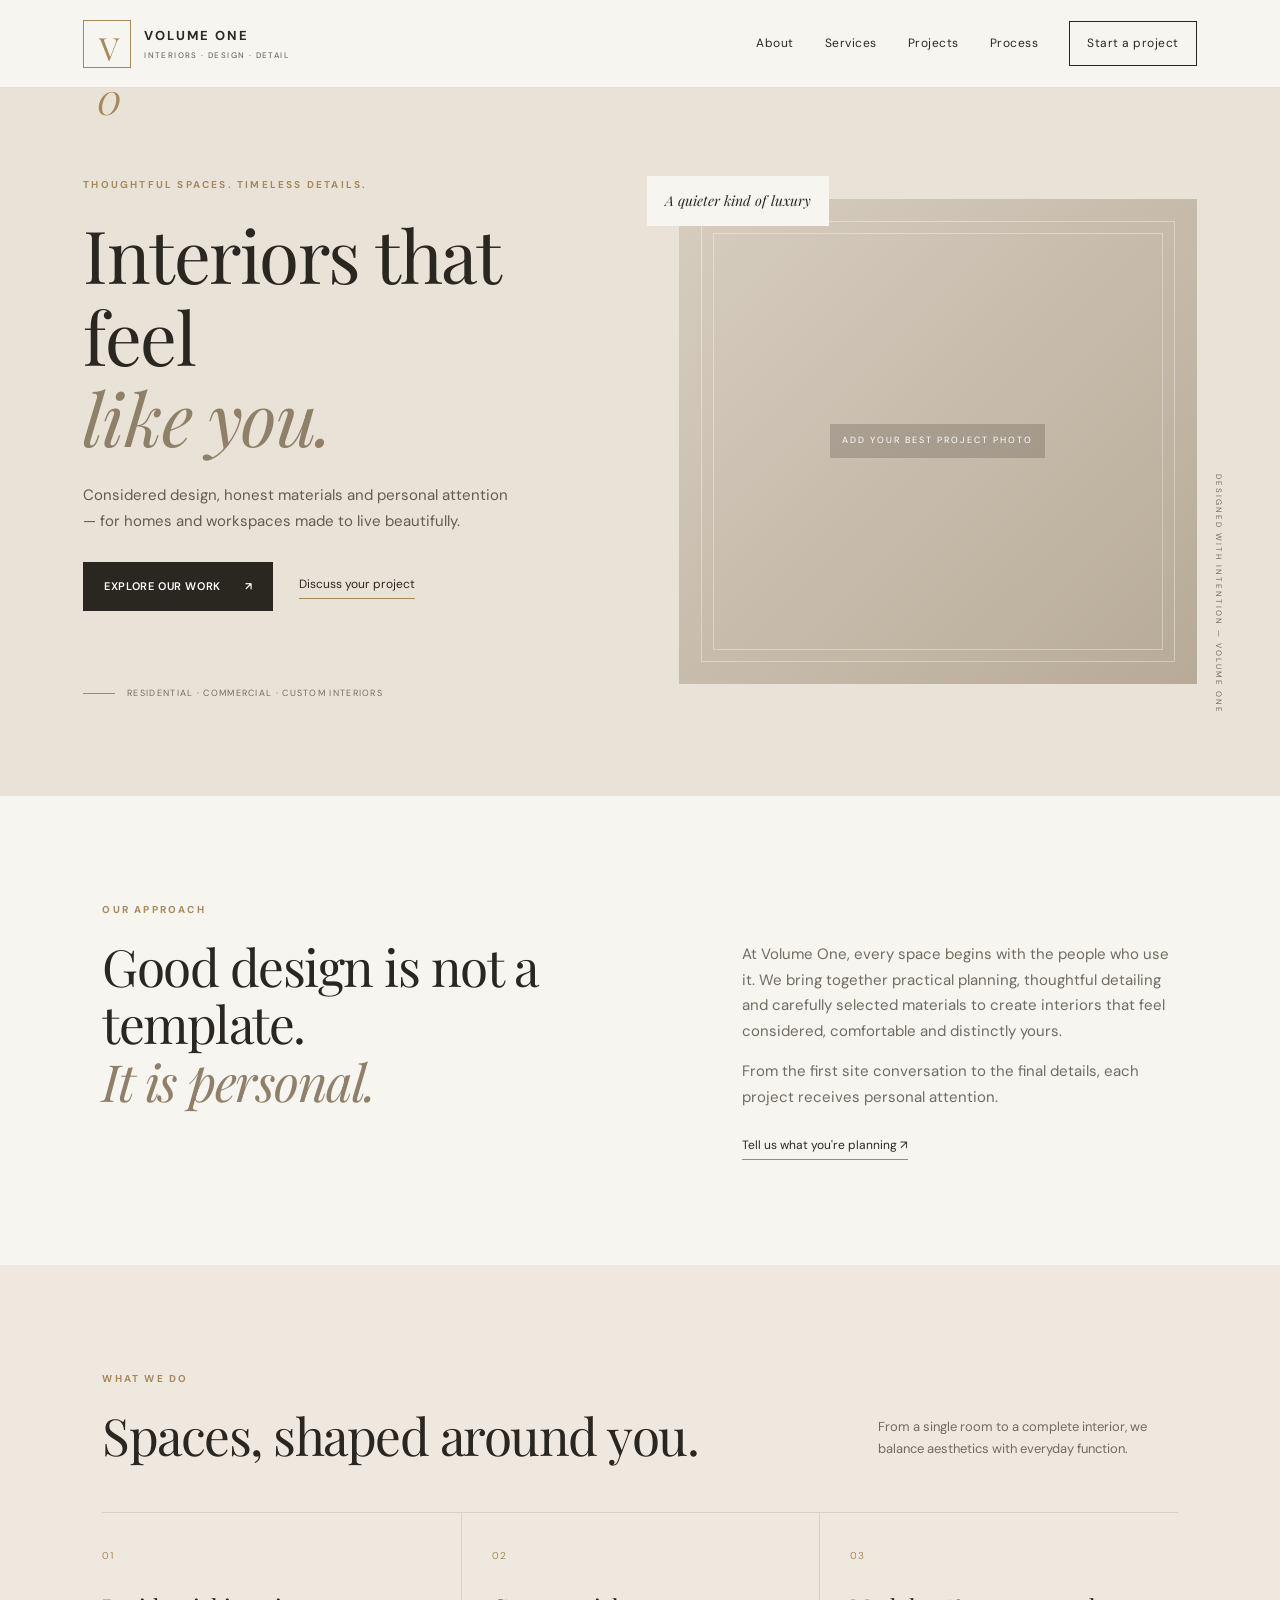
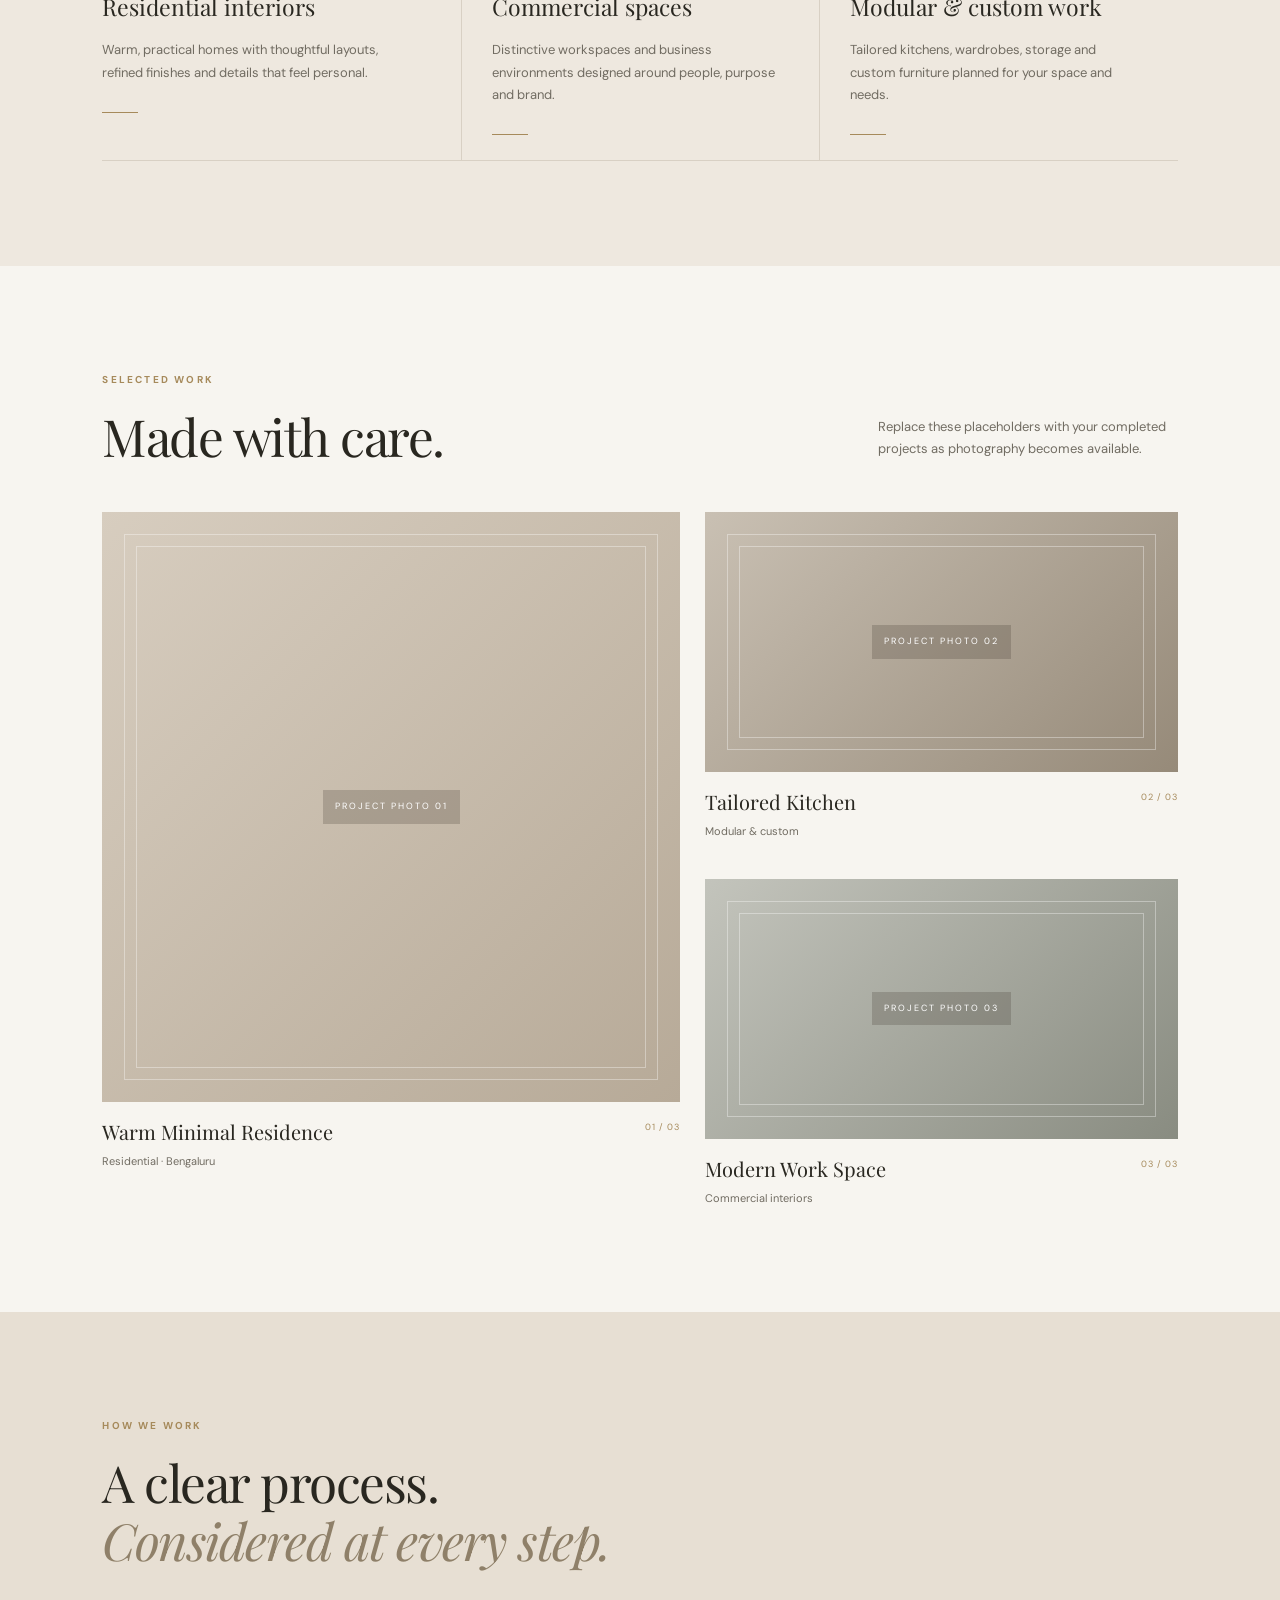
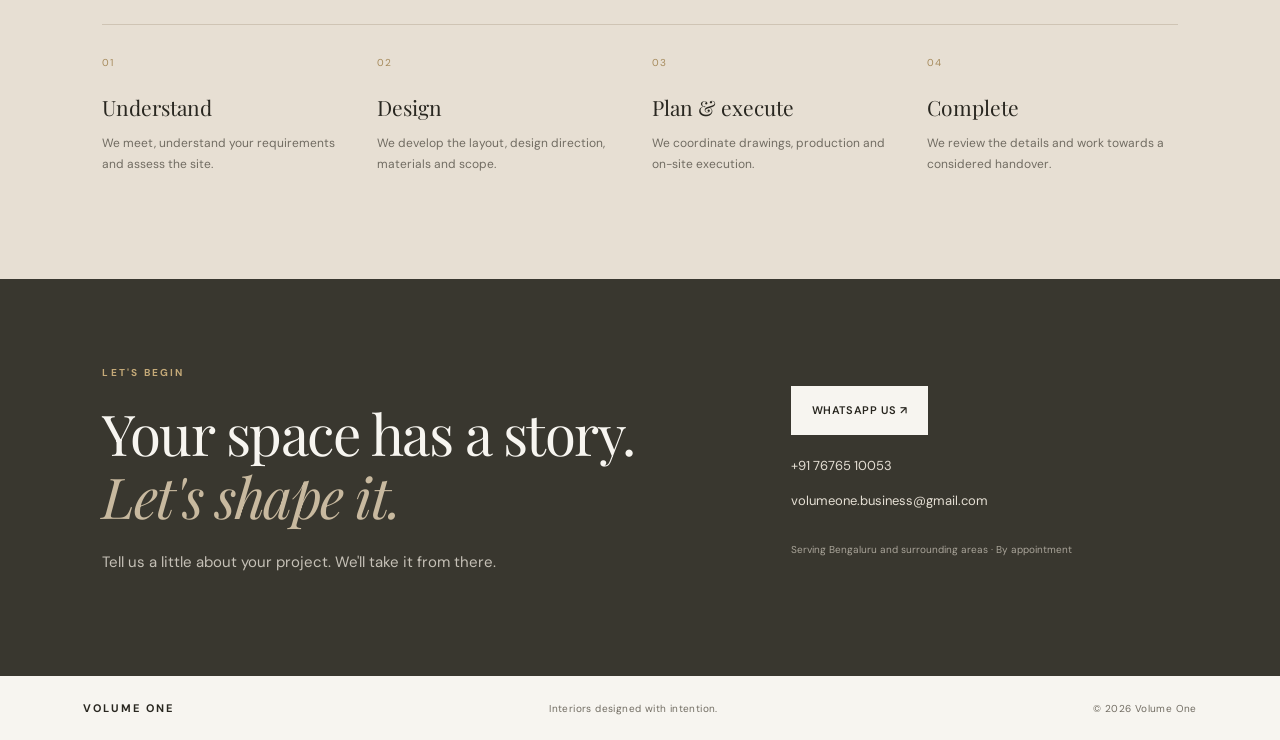
==== index.html @ 7c694f1d "Update WhatsApp number and email Update WhatsApp number and email" ====
<!doctype html>
<html lang="en">
<head>
  <meta charset="utf-8">
  <meta name="viewport" content="width=device-width, initial-scale=1">
  <meta name="description" content="Volume One creates thoughtful residential and commercial interiors, blending refined design, quality materials and personal project attention.">
  <meta name="theme-color" content="#e9e2d7">
  <title>Volume One | Interior Design & Turnkey Interiors</title>
  <link rel="stylesheet" href="style.css">
</head>
<body>
  <header class="site-header">
    <a class="brand" href="#home" aria-label="Volume One home">
      <span class="brand-mark">V<span>O</span></span>
      <span class="brand-name">VOLUME ONE<small>INTERIORS · DESIGN · DETAIL</small></span>
    </a>
    <button class="menu-toggle" aria-label="Open navigation" aria-expanded="false">☰</button>
    <nav class="nav">
      <a href="#about">About</a><a href="#services">Services</a><a href="#projects">Projects</a><a href="#process">Process</a><a class="nav-cta" href="#contact">Start a project</a>
    </nav>
  </header>

  <main>
    <section class="hero" id="home">
      <div class="hero-copy">
        <p class="eyebrow">THOUGHTFUL SPACES. TIMELESS DETAILS.</p>
        <h1>Interiors that feel<br><em>like you.</em></h1>
        <p class="hero-text">Considered design, honest materials and personal attention — for homes and workspaces made to live beautifully.</p>
        <div class="hero-actions"><a class="button button-dark" href="#projects">Explore our work <span>↗</span></a><a class="text-link" href="#contact">Discuss your project</a></div>
        <div class="hero-note"><span class="small-rule"></span> RESIDENTIAL · COMMERCIAL · CUSTOM INTERIORS</div>
      </div>
      <div class="hero-visual">
        <div class="visual-label">A quieter kind of luxury</div>
        <div class="hero-image image-placeholder"><span>ADD YOUR BEST PROJECT PHOTO</span></div>
        <div class="vertical-note">DESIGNED WITH INTENTION — VOLUME ONE</div>
      </div>
    </section>

    <section class="intro section-wrap" id="about">
      <p class="eyebrow">OUR APPROACH</p>
      <div class="intro-grid">
        <h2>Good design is not a template.<br><em>It is personal.</em></h2>
        <div><p>At Volume One, every space begins with the people who use it. We bring together practical planning, thoughtful detailing and carefully selected materials to create interiors that feel considered, comfortable and distinctly yours.</p><p>From the first site conversation to the final details, each project receives personal attention.</p><a class="text-link" href="#contact">Tell us what you're planning ↗</a></div>
      </div>
    </section>

    <section class="services section-wrap" id="services">
      <div class="section-heading"><div><p class="eyebrow">WHAT WE DO</p><h2>Spaces, shaped around you.</h2></div><p>From a single room to a complete interior, we balance aesthetics with everyday function.</p></div>
      <div class="service-grid">
        <article class="service-card"><span class="service-no">01</span><h3>Residential interiors</h3><p>Warm, practical homes with thoughtful layouts, refined finishes and details that feel personal.</p><span class="service-line"></span></article>
        <article class="service-card"><span class="service-no">02</span><h3>Commercial spaces</h3><p>Distinctive workspaces and business environments designed around people, purpose and brand.</p><span class="service-line"></span></article>
        <article class="service-card"><span class="service-no">03</span><h3>Modular & custom work</h3><p>Tailored kitchens, wardrobes, storage and custom furniture planned for your space and needs.</p><span class="service-line"></span></article>
      </div>
    </section>

    <section class="projects section-wrap" id="projects">
      <div class="section-heading"><div><p class="eyebrow">SELECTED WORK</p><h2>Made with care.</h2></div><p>Replace these placeholders with your completed projects as photography becomes available.</p></div>
      <div class="project-grid">
        <article class="project project-large"><div class="project-photo image-placeholder"><span>PROJECT PHOTO 01</span></div><div class="project-caption"><div><h3>Warm Minimal Residence</h3><p>Residential · Bengaluru</p></div><span>01 / 03</span></div></article>
        <article class="project"><div class="project-photo image-placeholder"><span>PROJECT PHOTO 02</span></div><div class="project-caption"><div><h3>Tailored Kitchen</h3><p>Modular & custom</p></div><span>02 / 03</span></div></article>
        <article class="project"><div class="project-photo image-placeholder"><span>PROJECT PHOTO 03</span></div><div class="project-caption"><div><h3>Modern Work Space</h3><p>Commercial interiors</p></div><span>03 / 03</span></div></article>
      </div>
    </section>

    <section class="process section-wrap" id="process">
      <p class="eyebrow">HOW WE WORK</p><h2>A clear process.<br><em>Considered at every step.</em></h2>
      <div class="process-grid">
        <article><span>01</span><h3>Understand</h3><p>We meet, understand your requirements and assess the site.</p></article>
        <article><span>02</span><h3>Design</h3><p>We develop the layout, design direction, materials and scope.</p></article>
        <article><span>03</span><h3>Plan & execute</h3><p>We coordinate drawings, production and on-site execution.</p></article>
        <article><span>04</span><h3>Complete</h3><p>We review the details and work towards a considered handover.</p></article>
      </div>
    </section>

    <section class="contact" id="contact">
      <div><p class="eyebrow">LET'S BEGIN</p><h2>Your space has a story.<br><em>Let's shape it.</em></h2><p>Tell us a little about your project. We'll take it from there.</p></div>
      <div class="contact-actions">
        <!-- Replace the placeholders below before publishing. -->
        <a class="button button-light" href="https://wa.me/917676510053?text=Hello%20Volume%20One%2C%20I%27d%20like%20to%20discuss%20an%20interior%20project." target="_blank" rel="noopener">WhatsApp us ↗</a>
        <a class="contact-link" href="tel:+917676510053">+91 76765 10053</a>
        <a class="contact-link" href="mailto:volumeone.business@gmail.com">volumeone.business@gmail.com</a>
        <p class="contact-small">Serving Bengaluru and surrounding areas · By appointment</p>
      </div>
    </section>
  </main>
  <footer class="footer"><a class="footer-brand" href="#home">VOLUME ONE</a><span>Interiors designed with intention.</span><span>© <span id="year"></span> Volume One</span></footer>
  <script src="script.js"></script>
</body>
</html>
---- style.css ----
@import url('https://fonts.googleapis.com/css2?family=DM+Sans:wght@400;500;600;700&family=Playfair+Display:ital,wght@0,400;0,500;1,400;1,500&display=swap');
:root{--ink:#292720;--muted:#716c62;--paper:#f7f5f0;--sand:#e9e2d7;--taupe:#b9ad9b;--gold:#a68a5b;--line:#d8d0c4;--serif:"Playfair Display",Georgia,serif;--sans:"DM Sans",Arial,sans-serif}
*{box-sizing:border-box}html{scroll-behavior:smooth;scroll-padding-top:90px}body{margin:0;background:var(--paper);color:var(--ink);font-family:var(--sans);font-size:15px;line-height:1.7}a{color:inherit;text-decoration:none}.site-header{height:88px;padding:0 6.5%;display:flex;align-items:center;justify-content:space-between;border-bottom:1px solid rgba(41,39,32,.1);background:rgba(247,245,240,.95);position:sticky;top:0;z-index:10;backdrop-filter:blur(12px)}.brand{display:flex;align-items:center;gap:13px}.brand-mark{font-family:var(--serif);font-size:32px;letter-spacing:-3px;color:var(--gold);border:1px solid var(--gold);height:48px;width:48px;display:grid;place-items:center}.brand-mark span{font-style:italic}.brand-name{font-size:13px;letter-spacing:2px;font-weight:700}.brand-name small{display:block;font-size:8px;letter-spacing:1.4px;font-weight:500;color:var(--muted);margin-top:2px}.nav{display:flex;align-items:center;gap:31px;font-size:12px;letter-spacing:.5px}.nav a:not(.nav-cta):hover,.text-link:hover{color:var(--gold)}.nav-cta{border:1px solid var(--ink);padding:11px 17px}.nav-cta:hover{background:var(--ink);color:white}.menu-toggle{display:none;background:none;border:0;font-size:24px;color:var(--ink)}.hero{display:grid;grid-template-columns:1fr 1fr;min-height:650px;background:var(--sand);padding:68px 6.5% 70px;gap:7%}.hero-copy{align-self:center;padding:20px 0 25px}.eyebrow{font-size:10px;letter-spacing:2.2px;font-weight:700;color:var(--gold);margin:0 0 20px}.hero h1,.intro h2,.section-heading h2,.process h2,.contact h2{font-family:var(--serif);font-weight:400;letter-spacing:-1.5px;line-height:1.12;margin:0}.hero h1{font-size:clamp(48px,5.7vw,78px)}h1 em,h2 em{font-weight:400;color:#8f8069}.hero-text{max-width:430px;color:#625d54;font-size:15px;margin:25px 0 28px}.hero-actions{display:flex;align-items:center;gap:26px;flex-wrap:wrap}.button{display:inline-flex;align-items:center;gap:24px;padding:15px 21px;font-size:11px;letter-spacing:.6px;text-transform:uppercase;font-weight:600;transition:transform .2s,background .2s}.button:hover{transform:translateY(-2px)}.button-dark{background:var(--ink);color:#fff}.button-dark:hover{background:#51493c}.text-link{font-size:12px;border-bottom:1px solid var(--gold);padding-bottom:4px}.hero-note{display:flex;align-items:center;gap:12px;font-size:9px;letter-spacing:1.3px;color:var(--muted);margin-top:75px}.small-rule{height:1px;width:32px;background:var(--gold)}.hero-visual{position:relative;min-height:490px;display:flex;align-items:center}.hero-image{width:100%;height:485px;background:#d3c8b7}.image-placeholder{display:flex;align-items:center;justify-content:center;text-align:center;background:linear-gradient(135deg,#d7cdbf,#b7aa98);color:#fff;position:relative;overflow:hidden}.image-placeholder:before,.image-placeholder:after{content:"";position:absolute;border:1px solid rgba(255,255,255,.35);inset:22px}.image-placeholder:after{inset:34px}.image-placeholder span{font-size:9px;letter-spacing:2px;z-index:1;background:rgba(55,48,39,.22);padding:9px 12px}.visual-label{position:absolute;z-index:2;top:20px;left:-32px;background:var(--paper);padding:13px 18px;font-family:var(--serif);font-style:italic;font-size:14px}.vertical-note{position:absolute;right:-28px;bottom:12px;writing-mode:vertical-rl;font-size:8px;letter-spacing:2px;color:var(--muted)}.section-wrap{padding:105px 8%}.intro{background:var(--paper)}.intro-grid{display:grid;grid-template-columns:1.1fr .9fr;gap:10%;align-items:start}.intro h2,.section-heading h2,.process h2,.contact h2{font-size:clamp(34px,4vw,52px)}.intro-grid>div{max-width:490px;color:var(--muted)}.intro-grid p:first-child{margin-top:4px}.intro-grid .text-link{display:inline-block;margin-top:10px;color:var(--ink)}.services{background:#eee8df}.section-heading{display:flex;justify-content:space-between;gap:35px;align-items:end;margin-bottom:47px}.section-heading>p{max-width:300px;color:var(--muted);font-size:13px;margin:0 0 5px}.service-grid{display:grid;grid-template-columns:repeat(3,1fr);border-top:1px solid var(--line)}.service-card{padding:29px 30px 25px 0;border-bottom:1px solid var(--line);min-height:230px}.service-card+.service-card{padding-left:30px;border-left:1px solid var(--line)}.service-no{font-size:10px;color:var(--gold);letter-spacing:1px}.service-card h3,.process-grid h3,.project-caption h3{font-family:var(--serif);font-size:23px;font-weight:400;margin:20px 0 10px}.service-card p,.process-grid p{color:var(--muted);font-size:13px;max-width:290px}.service-line{display:block;width:36px;height:1px;background:var(--gold);margin-top:28px}.projects{background:var(--paper)}.project-grid{display:grid;grid-template-columns:1.1fr .9fr;gap:38px 25px}.project-large{grid-row:span 2}.project-photo{height:260px}.project-large .project-photo{height:590px}.project:nth-child(2) .project-photo{background:linear-gradient(135deg,#c9c0b3,#968a79)}.project:nth-child(3) .project-photo{background:linear-gradient(135deg,#c3c4bc,#898c81)}.project-caption{display:flex;justify-content:space-between;align-items:start;padding-top:13px}.project-caption h3{font-size:20px;margin:0 0 3px}.project-caption p{font-size:11px;color:var(--muted);margin:0}.project-caption>span{font-size:9px;color:var(--gold);letter-spacing:1px;padding-top:5px}.process{background:#e7dfd3}.process h2{margin-bottom:55px}.process-grid{display:grid;grid-template-columns:repeat(4,1fr);gap:24px;border-top:1px solid #cfc4b4;padding-top:24px}.process-grid article>span{font-size:10px;color:var(--gold);letter-spacing:1px}.process-grid h3{font-size:21px;margin:15px 0 8px}.process-grid p{font-size:12px;margin:0}.contact{background:#39372f;color:#f7f5f0;padding:85px 8%;display:grid;grid-template-columns:1.2fr .8fr;gap:10%;align-items:center}.contact .eyebrow{color:#c5aa78}.contact h2{font-size:clamp(38px,4.4vw,58px)}.contact h2 em{color:#c8b99f}.contact>div:first-child>p:last-child{color:#c5c0b6;margin-top:23px}.contact-actions{display:flex;align-items:flex-start;flex-direction:column;gap:13px}.button-light{background:var(--paper);color:var(--ink);margin-bottom:7px}.contact-link{font-size:13px;color:#e5dfd4}.contact-small{font-size:10px;color:#aaa59a;margin-top:16px}.footer{padding:23px 6.5%;display:flex;justify-content:space-between;align-items:center;gap:15px;color:var(--muted);font-size:10px;letter-spacing:.4px}.footer-brand{font-size:11px;letter-spacing:2px;font-weight:700;color:var(--ink)}
@media(max-width:800px){.site-header{height:74px;padding:0 5%}.menu-toggle{display:block}.nav{display:none;position:absolute;top:73px;left:0;right:0;padding:20px 6%;background:var(--paper);border-bottom:1px solid var(--line);flex-direction:column;align-items:stretch;gap:17px}.nav.open{display:flex}.nav-cta{text-align:center}.hero{grid-template-columns:1fr;padding:47px 7% 55px;gap:35px}.hero h1{font-size:57px}.hero-note{margin-top:43px}.hero-visual{min-height:350px;margin:0 12px}.hero-image{height:360px}.visual-label{left:-12px}.vertical-note{right:-19px}.section-wrap{padding:72px 7%}.intro-grid{grid-template-columns:1fr;gap:22px}.section-heading{display:block}.section-heading>p{margin-top:20px}.service-grid{grid-template-columns:1fr}.service-card,.service-card+.service-card{padding:25px 0;border-left:0}.service-card{min-height:0}.service-line{margin-top:18px}.project-grid{grid-template-columns:1fr;gap:28px}.project-large{grid-row:auto}.project-large .project-photo{height:370px}.project-photo{height:270px}.process-grid{grid-template-columns:1fr 1fr;row-gap:30px}.contact{padding:68px 7%;grid-template-columns:1fr;gap:35px}.footer{padding:22px 6%;flex-wrap:wrap}.footer span:nth-child(2){display:none}}
@media(max-width:420px){.brand-mark{width:41px;height:41px;font-size:28px}.brand-name{font-size:11px}.brand-name small{font-size:7px}.hero h1{font-size:49px}.hero-image{height:310px}.process-grid{grid-template-columns:1fr}.project-large .project-photo{height:310px}}
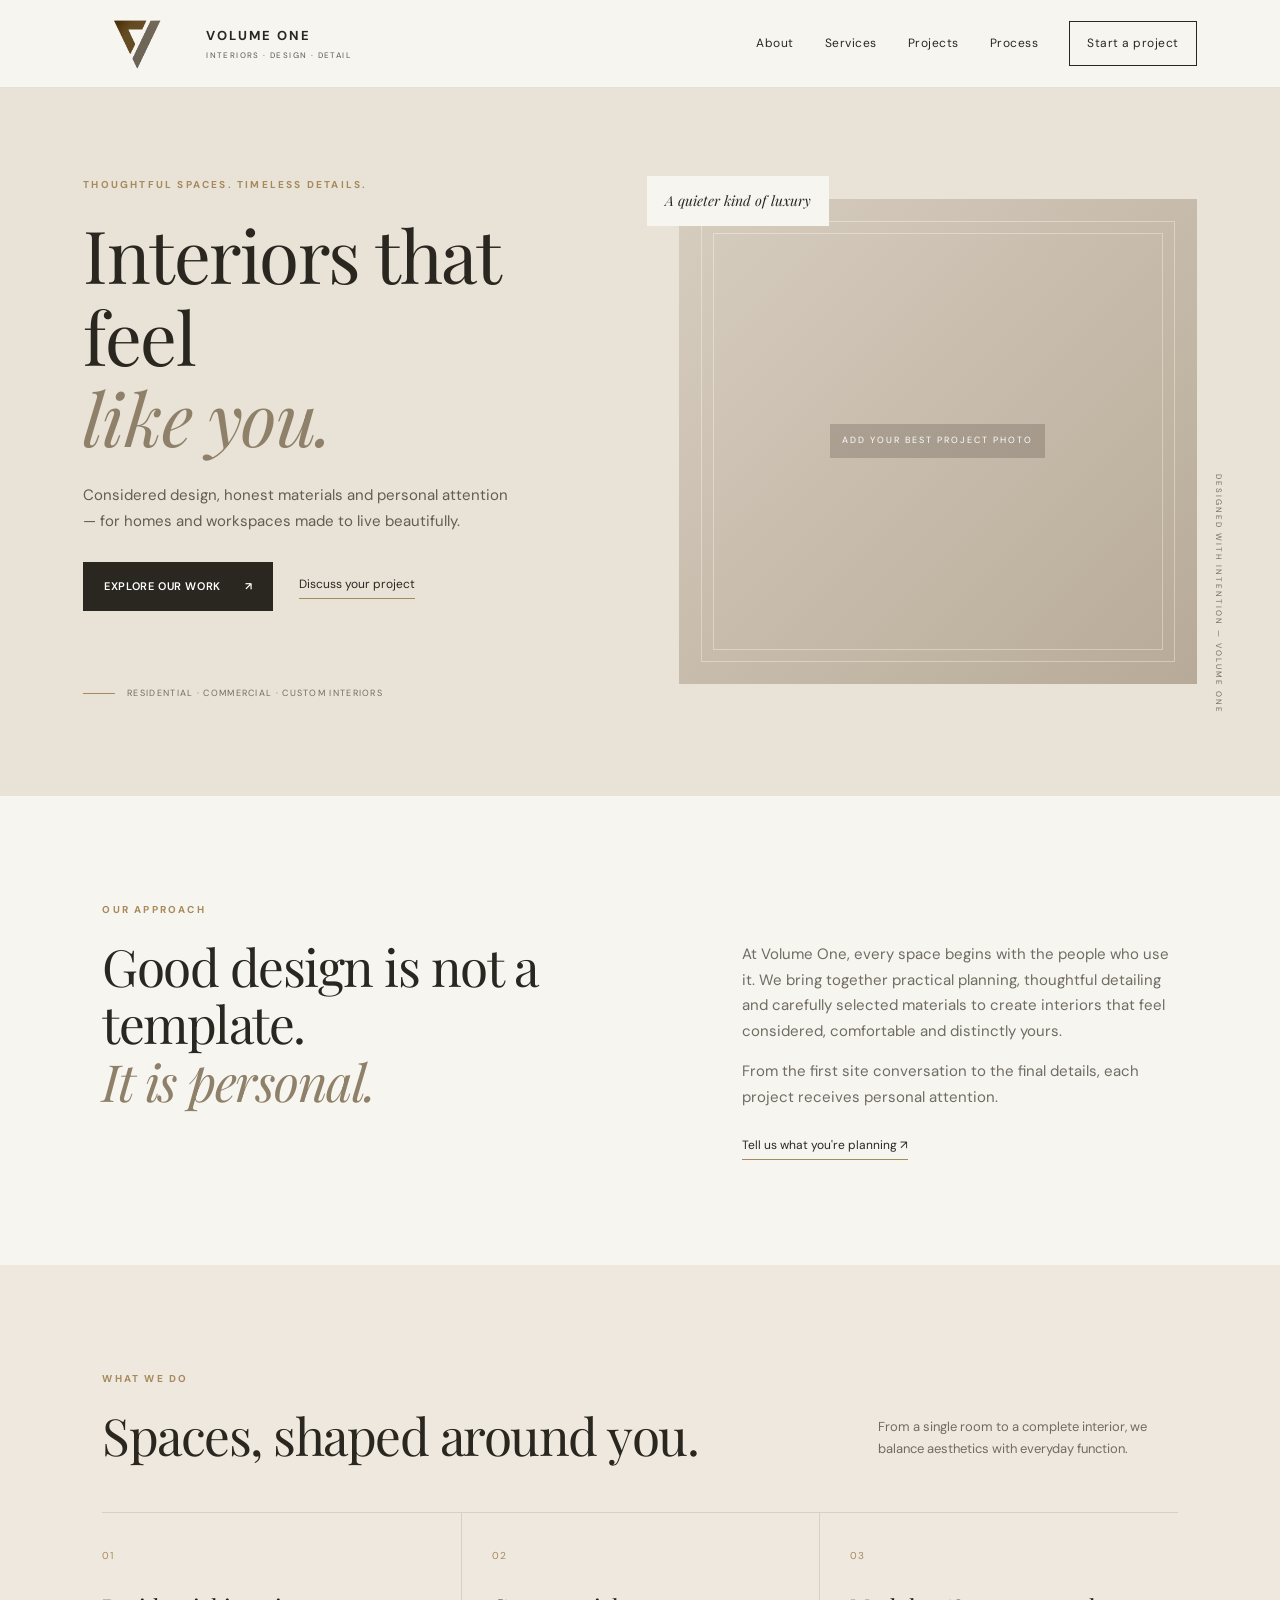
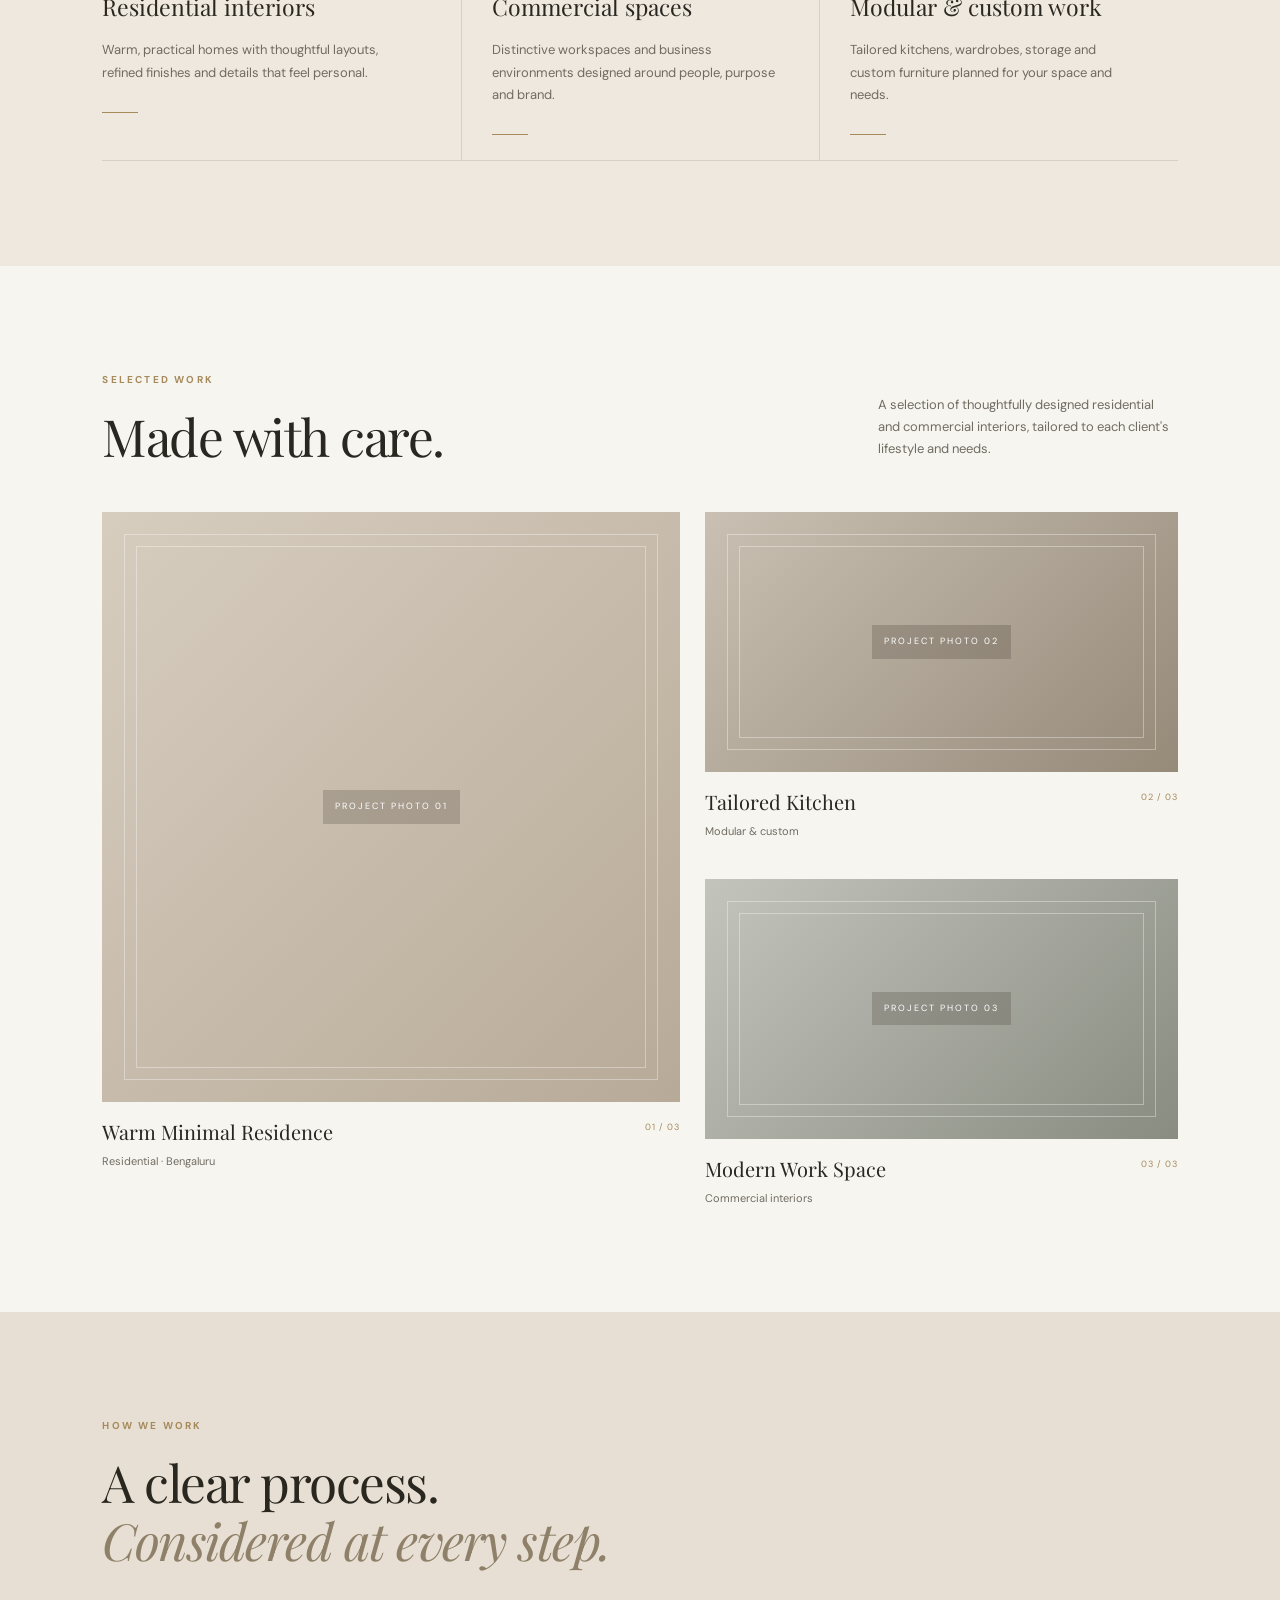
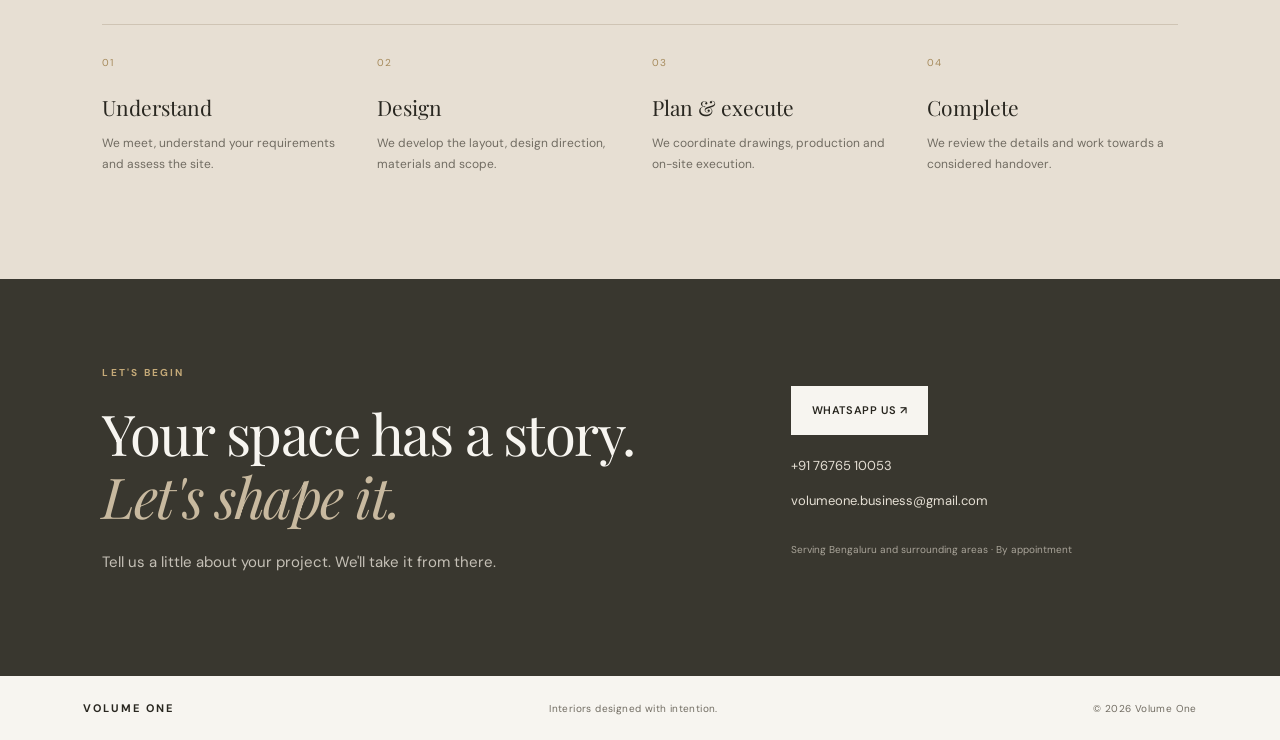
==== commit d4fcf91f: "Update index.html" ====
--- a/index.html
+++ b/index.html
@@ -54,7 +54,7 @@
     </section>
 
     <section class="projects section-wrap" id="projects">
-      <div class="section-heading"><div><p class="eyebrow">SELECTED WORK</p><h2>Made with care.</h2></div><p>Replace these placeholders with your completed projects as photography becomes available.</p></div>
+      <div class="section-heading"><div><p class="eyebrow">SELECTED WORK</p><h2>Made with care.</h2></div><p>A selection of thoughtfully designed residential and commercial interiors, tailored to each client's lifestyle and needs.</p></div>
       <div class="project-grid">
         <article class="project project-large"><div class="project-photo image-placeholder"><span>PROJECT PHOTO 01</span></div><div class="project-caption"><div><h3>Warm Minimal Residence</h3><p>Residential · Bengaluru</p></div><span>01 / 03</span></div></article>
         <article class="project"><div class="project-photo image-placeholder"><span>PROJECT PHOTO 02</span></div><div class="project-caption"><div><h3>Tailored Kitchen</h3><p>Modular & custom</p></div><span>02 / 03</span></div></article>
--- a/style.css
+++ b/style.css
@@ -1,5 +1,22 @@
 @import url('https://fonts.googleapis.com/css2?family=DM+Sans:wght@400;500;600;700&family=Playfair+Display:ital,wght@0,400;0,500;1,400;1,500&display=swap');
 :root{--ink:#292720;--muted:#716c62;--paper:#f7f5f0;--sand:#e9e2d7;--taupe:#b9ad9b;--gold:#a68a5b;--line:#d8d0c4;--serif:"Playfair Display",Georgia,serif;--sans:"DM Sans",Arial,sans-serif}
-*{box-sizing:border-box}html{scroll-behavior:smooth;scroll-padding-top:90px}body{margin:0;background:var(--paper);color:var(--ink);font-family:var(--sans);font-size:15px;line-height:1.7}a{color:inherit;text-decoration:none}.site-header{height:88px;padding:0 6.5%;display:flex;align-items:center;justify-content:space-between;border-bottom:1px solid rgba(41,39,32,.1);background:rgba(247,245,240,.95);position:sticky;top:0;z-index:10;backdrop-filter:blur(12px)}.brand{display:flex;align-items:center;gap:13px}.brand-mark{font-family:var(--serif);font-size:32px;letter-spacing:-3px;color:var(--gold);border:1px solid var(--gold);height:48px;width:48px;display:grid;place-items:center}.brand-mark span{font-style:italic}.brand-name{font-size:13px;letter-spacing:2px;font-weight:700}.brand-name small{display:block;font-size:8px;letter-spacing:1.4px;font-weight:500;color:var(--muted);margin-top:2px}.nav{display:flex;align-items:center;gap:31px;font-size:12px;letter-spacing:.5px}.nav a:not(.nav-cta):hover,.text-link:hover{color:var(--gold)}.nav-cta{border:1px solid var(--ink);padding:11px 17px}.nav-cta:hover{background:var(--ink);color:white}.menu-toggle{display:none;background:none;border:0;font-size:24px;color:var(--ink)}.hero{display:grid;grid-template-columns:1fr 1fr;min-height:650px;background:var(--sand);padding:68px 6.5% 70px;gap:7%}.hero-copy{align-self:center;padding:20px 0 25px}.eyebrow{font-size:10px;letter-spacing:2.2px;font-weight:700;color:var(--gold);margin:0 0 20px}.hero h1,.intro h2,.section-heading h2,.process h2,.contact h2{font-family:var(--serif);font-weight:400;letter-spacing:-1.5px;line-height:1.12;margin:0}.hero h1{font-size:clamp(48px,5.7vw,78px)}h1 em,h2 em{font-weight:400;color:#8f8069}.hero-text{max-width:430px;color:#625d54;font-size:15px;margin:25px 0 28px}.hero-actions{display:flex;align-items:center;gap:26px;flex-wrap:wrap}.button{display:inline-flex;align-items:center;gap:24px;padding:15px 21px;font-size:11px;letter-spacing:.6px;text-transform:uppercase;font-weight:600;transition:transform .2s,background .2s}.button:hover{transform:translateY(-2px)}.button-dark{background:var(--ink);color:#fff}.button-dark:hover{background:#51493c}.text-link{font-size:12px;border-bottom:1px solid var(--gold);padding-bottom:4px}.hero-note{display:flex;align-items:center;gap:12px;font-size:9px;letter-spacing:1.3px;color:var(--muted);margin-top:75px}.small-rule{height:1px;width:32px;background:var(--gold)}.hero-visual{position:relative;min-height:490px;display:flex;align-items:center}.hero-image{width:100%;height:485px;background:#d3c8b7}.image-placeholder{display:flex;align-items:center;justify-content:center;text-align:center;background:linear-gradient(135deg,#d7cdbf,#b7aa98);color:#fff;position:relative;overflow:hidden}.image-placeholder:before,.image-placeholder:after{content:"";position:absolute;border:1px solid rgba(255,255,255,.35);inset:22px}.image-placeholder:after{inset:34px}.image-placeholder span{font-size:9px;letter-spacing:2px;z-index:1;background:rgba(55,48,39,.22);padding:9px 12px}.visual-label{position:absolute;z-index:2;top:20px;left:-32px;background:var(--paper);padding:13px 18px;font-family:var(--serif);font-style:italic;font-size:14px}.vertical-note{position:absolute;right:-28px;bottom:12px;writing-mode:vertical-rl;font-size:8px;letter-spacing:2px;color:var(--muted)}.section-wrap{padding:105px 8%}.intro{background:var(--paper)}.intro-grid{display:grid;grid-template-columns:1.1fr .9fr;gap:10%;align-items:start}.intro h2,.section-heading h2,.process h2,.contact h2{font-size:clamp(34px,4vw,52px)}.intro-grid>div{max-width:490px;color:var(--muted)}.intro-grid p:first-child{margin-top:4px}.intro-grid .text-link{display:inline-block;margin-top:10px;color:var(--ink)}.services{background:#eee8df}.section-heading{display:flex;justify-content:space-between;gap:35px;align-items:end;margin-bottom:47px}.section-heading>p{max-width:300px;color:var(--muted);font-size:13px;margin:0 0 5px}.service-grid{display:grid;grid-template-columns:repeat(3,1fr);border-top:1px solid var(--line)}.service-card{padding:29px 30px 25px 0;border-bottom:1px solid var(--line);min-height:230px}.service-card+.service-card{padding-left:30px;border-left:1px solid var(--line)}.service-no{font-size:10px;color:var(--gold);letter-spacing:1px}.service-card h3,.process-grid h3,.project-caption h3{font-family:var(--serif);font-size:23px;font-weight:400;margin:20px 0 10px}.service-card p,.process-grid p{color:var(--muted);font-size:13px;max-width:290px}.service-line{display:block;width:36px;height:1px;background:var(--gold);margin-top:28px}.projects{background:var(--paper)}.project-grid{display:grid;grid-template-columns:1.1fr .9fr;gap:38px 25px}.project-large{grid-row:span 2}.project-photo{height:260px}.project-large .project-photo{height:590px}.project:nth-child(2) .project-photo{background:linear-gradient(135deg,#c9c0b3,#968a79)}.project:nth-child(3) .project-photo{background:linear-gradient(135deg,#c3c4bc,#898c81)}.project-caption{display:flex;justify-content:space-between;align-items:start;padding-top:13px}.project-caption h3{font-size:20px;margin:0 0 3px}.project-caption p{font-size:11px;color:var(--muted);margin:0}.project-caption>span{font-size:9px;color:var(--gold);letter-spacing:1px;padding-top:5px}.process{background:#e7dfd3}.process h2{margin-bottom:55px}.process-grid{display:grid;grid-template-columns:repeat(4,1fr);gap:24px;border-top:1px solid #cfc4b4;padding-top:24px}.process-grid article>span{font-size:10px;color:var(--gold);letter-spacing:1px}.process-grid h3{font-size:21px;margin:15px 0 8px}.process-grid p{font-size:12px;margin:0}.contact{background:#39372f;color:#f7f5f0;padding:85px 8%;display:grid;grid-template-columns:1.2fr .8fr;gap:10%;align-items:center}.contact .eyebrow{color:#c5aa78}.contact h2{font-size:clamp(38px,4.4vw,58px)}.contact h2 em{color:#c8b99f}.contact>div:first-child>p:last-child{color:#c5c0b6;margin-top:23px}.contact-actions{display:flex;align-items:flex-start;flex-direction:column;gap:13px}.button-light{background:var(--paper);color:var(--ink);margin-bottom:7px}.contact-link{font-size:13px;color:#e5dfd4}.contact-small{font-size:10px;color:#aaa59a;margin-top:16px}.footer{padding:23px 6.5%;display:flex;justify-content:space-between;align-items:center;gap:15px;color:var(--muted);font-size:10px;letter-spacing:.4px}.footer-brand{font-size:11px;letter-spacing:2px;font-weight:700;color:var(--ink)}
+*{box-sizing:border-box}html{scroll-behavior:smooth;scroll-padding-top:90px}body{margin:0;background:var(--paper);color:var(--ink);font-family:var(--sans);font-size:15px;line-height:1.7}a{color:inherit;text-decoration:none}.site-header{height:88px;padding:0 6.5%;display:flex;align-items:center;justify-content:space-between;border-bottom:1px solid rgba(41,39,32,.1);background:rgba(247,245,240,.95);position:sticky;top:0;z-index:10;backdrop-filter:blur(12px)}.brand{display:flex;align-items:center;gap:13px}.brand-mark {
+  width: 110px;
+  height: 55px;
+  display: flex;
+  align-items: center;
+  justify-content: center;
+  border: none;
+  background-image: url('volumeone%20logo.png');
+  background-size: contain;
+  background-repeat: no-repeat;
+  background-position: center;
+  font-size: 0;
+  letter-spacing: 0;
+}
+
+.brand-mark span {
+  display: none;
+}.brand-name{font-size:13px;letter-spacing:2px;font-weight:700}.brand-name small{display:block;font-size:8px;letter-spacing:1.4px;font-weight:500;color:var(--muted);margin-top:2px}.nav{display:flex;align-items:center;gap:31px;font-size:12px;letter-spacing:.5px}.nav a:not(.nav-cta):hover,.text-link:hover{color:var(--gold)}.nav-cta{border:1px solid var(--ink);padding:11px 17px}.nav-cta:hover{background:var(--ink);color:white}.menu-toggle{display:none;background:none;border:0;font-size:24px;color:var(--ink)}.hero{display:grid;grid-template-columns:1fr 1fr;min-height:650px;background:var(--sand);padding:68px 6.5% 70px;gap:7%}.hero-copy{align-self:center;padding:20px 0 25px}.eyebrow{font-size:10px;letter-spacing:2.2px;font-weight:700;color:var(--gold);margin:0 0 20px}.hero h1,.intro h2,.section-heading h2,.process h2,.contact h2{font-family:var(--serif);font-weight:400;letter-spacing:-1.5px;line-height:1.12;margin:0}.hero h1{font-size:clamp(48px,5.7vw,78px)}h1 em,h2 em{font-weight:400;color:#8f8069}.hero-text{max-width:430px;color:#625d54;font-size:15px;margin:25px 0 28px}.hero-actions{display:flex;align-items:center;gap:26px;flex-wrap:wrap}.button{display:inline-flex;align-items:center;gap:24px;padding:15px 21px;font-size:11px;letter-spacing:.6px;text-transform:uppercase;font-weight:600;transition:transform .2s,background .2s}.button:hover{transform:translateY(-2px)}.button-dark{background:var(--ink);color:#fff}.button-dark:hover{background:#51493c}.text-link{font-size:12px;border-bottom:1px solid var(--gold);padding-bottom:4px}.hero-note{display:flex;align-items:center;gap:12px;font-size:9px;letter-spacing:1.3px;color:var(--muted);margin-top:75px}.small-rule{height:1px;width:32px;background:var(--gold)}.hero-visual{position:relative;min-height:490px;display:flex;align-items:center}.hero-image{width:100%;height:485px;background:#d3c8b7}.image-placeholder{display:flex;align-items:center;justify-content:center;text-align:center;background:linear-gradient(135deg,#d7cdbf,#b7aa98);color:#fff;position:relative;overflow:hidden}.image-placeholder:before,.image-placeholder:after{content:"";position:absolute;border:1px solid rgba(255,255,255,.35);inset:22px}.image-placeholder:after{inset:34px}.image-placeholder span{font-size:9px;letter-spacing:2px;z-index:1;background:rgba(55,48,39,.22);padding:9px 12px}.visual-label{position:absolute;z-index:2;top:20px;left:-32px;background:var(--paper);padding:13px 18px;font-family:var(--serif);font-style:italic;font-size:14px}.vertical-note{position:absolute;right:-28px;bottom:12px;writing-mode:vertical-rl;font-size:8px;letter-spacing:2px;color:var(--muted)}.section-wrap{padding:105px 8%}.intro{background:var(--paper)}.intro-grid{display:grid;grid-template-columns:1.1fr .9fr;gap:10%;align-items:start}.intro h2,.section-heading h2,.process h2,.contact h2{font-size:clamp(34px,4vw,52px)}.intro-grid>div{max-width:490px;color:var(--muted)}.intro-grid p:first-child{margin-top:4px}.intro-grid .text-link{display:inline-block;margin-top:10px;color:var(--ink)}.services{background:#eee8df}.section-heading{display:flex;justify-content:space-between;gap:35px;align-items:end;margin-bottom:47px}.section-heading>p{max-width:300px;color:var(--muted);font-size:13px;margin:0 0 5px}.service-grid{display:grid;grid-template-columns:repeat(3,1fr);border-top:1px solid var(--line)}.service-card{padding:29px 30px 25px 0;border-bottom:1px solid var(--line);min-height:230px}.service-card+.service-card{padding-left:30px;border-left:1px solid var(--line)}.service-no{font-size:10px;color:var(--gold);letter-spacing:1px}.service-card h3,.process-grid h3,.project-caption h3{font-family:var(--serif);font-size:23px;font-weight:400;margin:20px 0 10px}.service-card p,.process-grid p{color:var(--muted);font-size:13px;max-width:290px}.service-line{display:block;width:36px;height:1px;background:var(--gold);margin-top:28px}.projects{background:var(--paper)}.project-grid{display:grid;grid-template-columns:1.1fr .9fr;gap:38px 25px}.project-large{grid-row:span 2}.project-photo{height:260px}.project-large .project-photo{height:590px}.project:nth-child(2) .project-photo{background:linear-gradient(135deg,#c9c0b3,#968a79)}.project:nth-child(3) .project-photo{background:linear-gradient(135deg,#c3c4bc,#898c81)}.project-caption{display:flex;justify-content:space-between;align-items:start;padding-top:13px}.project-caption h3{font-size:20px;margin:0 0 3px}.project-caption p{font-size:11px;color:var(--muted);margin:0}.project-caption>span{font-size:9px;color:var(--gold);letter-spacing:1px;padding-top:5px}.process{background:#e7dfd3}.process h2{margin-bottom:55px}.process-grid{display:grid;grid-template-columns:repeat(4,1fr);gap:24px;border-top:1px solid #cfc4b4;padding-top:24px}.process-grid article>span{font-size:10px;color:var(--gold);letter-spacing:1px}.process-grid h3{font-size:21px;margin:15px 0 8px}.process-grid p{font-size:12px;margin:0}.contact{background:#39372f;color:#f7f5f0;padding:85px 8%;display:grid;grid-template-columns:1.2fr .8fr;gap:10%;align-items:center}.contact .eyebrow{color:#c5aa78}.contact h2{font-size:clamp(38px,4.4vw,58px)}.contact h2 em{color:#c8b99f}.contact>div:first-child>p:last-child{color:#c5c0b6;margin-top:23px}.contact-actions{display:flex;align-items:flex-start;flex-direction:column;gap:13px}.button-light{background:var(--paper);color:var(--ink);margin-bottom:7px}.contact-link{font-size:13px;color:#e5dfd4}.contact-small{font-size:10px;color:#aaa59a;margin-top:16px}.footer{padding:23px 6.5%;display:flex;justify-content:space-between;align-items:center;gap:15px;color:var(--muted);font-size:10px;letter-spacing:.4px}.footer-brand{font-size:11px;letter-spacing:2px;font-weight:700;color:var(--ink)}
 @media(max-width:800px){.site-header{height:74px;padding:0 5%}.menu-toggle{display:block}.nav{display:none;position:absolute;top:73px;left:0;right:0;padding:20px 6%;background:var(--paper);border-bottom:1px solid var(--line);flex-direction:column;align-items:stretch;gap:17px}.nav.open{display:flex}.nav-cta{text-align:center}.hero{grid-template-columns:1fr;padding:47px 7% 55px;gap:35px}.hero h1{font-size:57px}.hero-note{margin-top:43px}.hero-visual{min-height:350px;margin:0 12px}.hero-image{height:360px}.visual-label{left:-12px}.vertical-note{right:-19px}.section-wrap{padding:72px 7%}.intro-grid{grid-template-columns:1fr;gap:22px}.section-heading{display:block}.section-heading>p{margin-top:20px}.service-grid{grid-template-columns:1fr}.service-card,.service-card+.service-card{padding:25px 0;border-left:0}.service-card{min-height:0}.service-line{margin-top:18px}.project-grid{grid-template-columns:1fr;gap:28px}.project-large{grid-row:auto}.project-large .project-photo{height:370px}.project-photo{height:270px}.process-grid{grid-template-columns:1fr 1fr;row-gap:30px}.contact{padding:68px 7%;grid-template-columns:1fr;gap:35px}.footer{padding:22px 6%;flex-wrap:wrap}.footer span:nth-child(2){display:none}}
 @media(max-width:420px){.brand-mark{width:41px;height:41px;font-size:28px}.brand-name{font-size:11px}.brand-name small{font-size:7px}.hero h1{font-size:49px}.hero-image{height:310px}.process-grid{grid-template-columns:1fr}.project-large .project-photo{height:310px}}
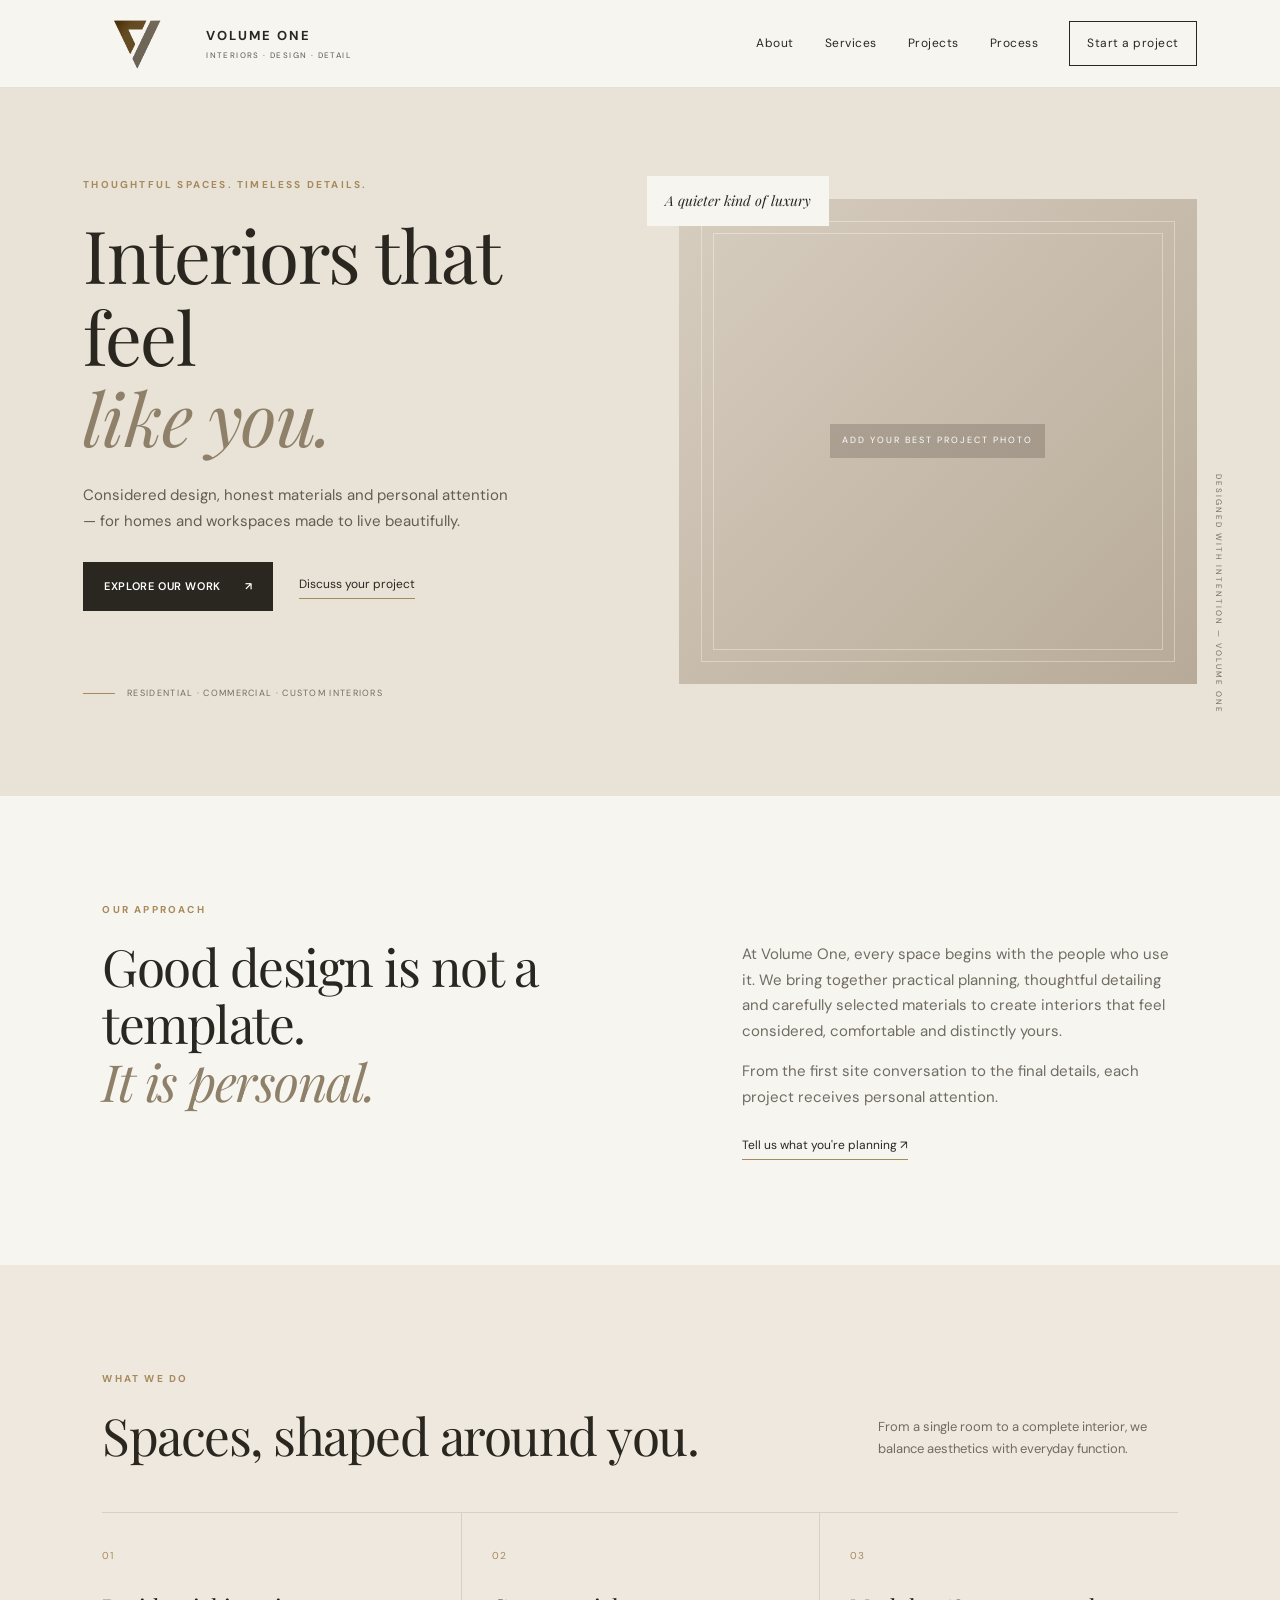
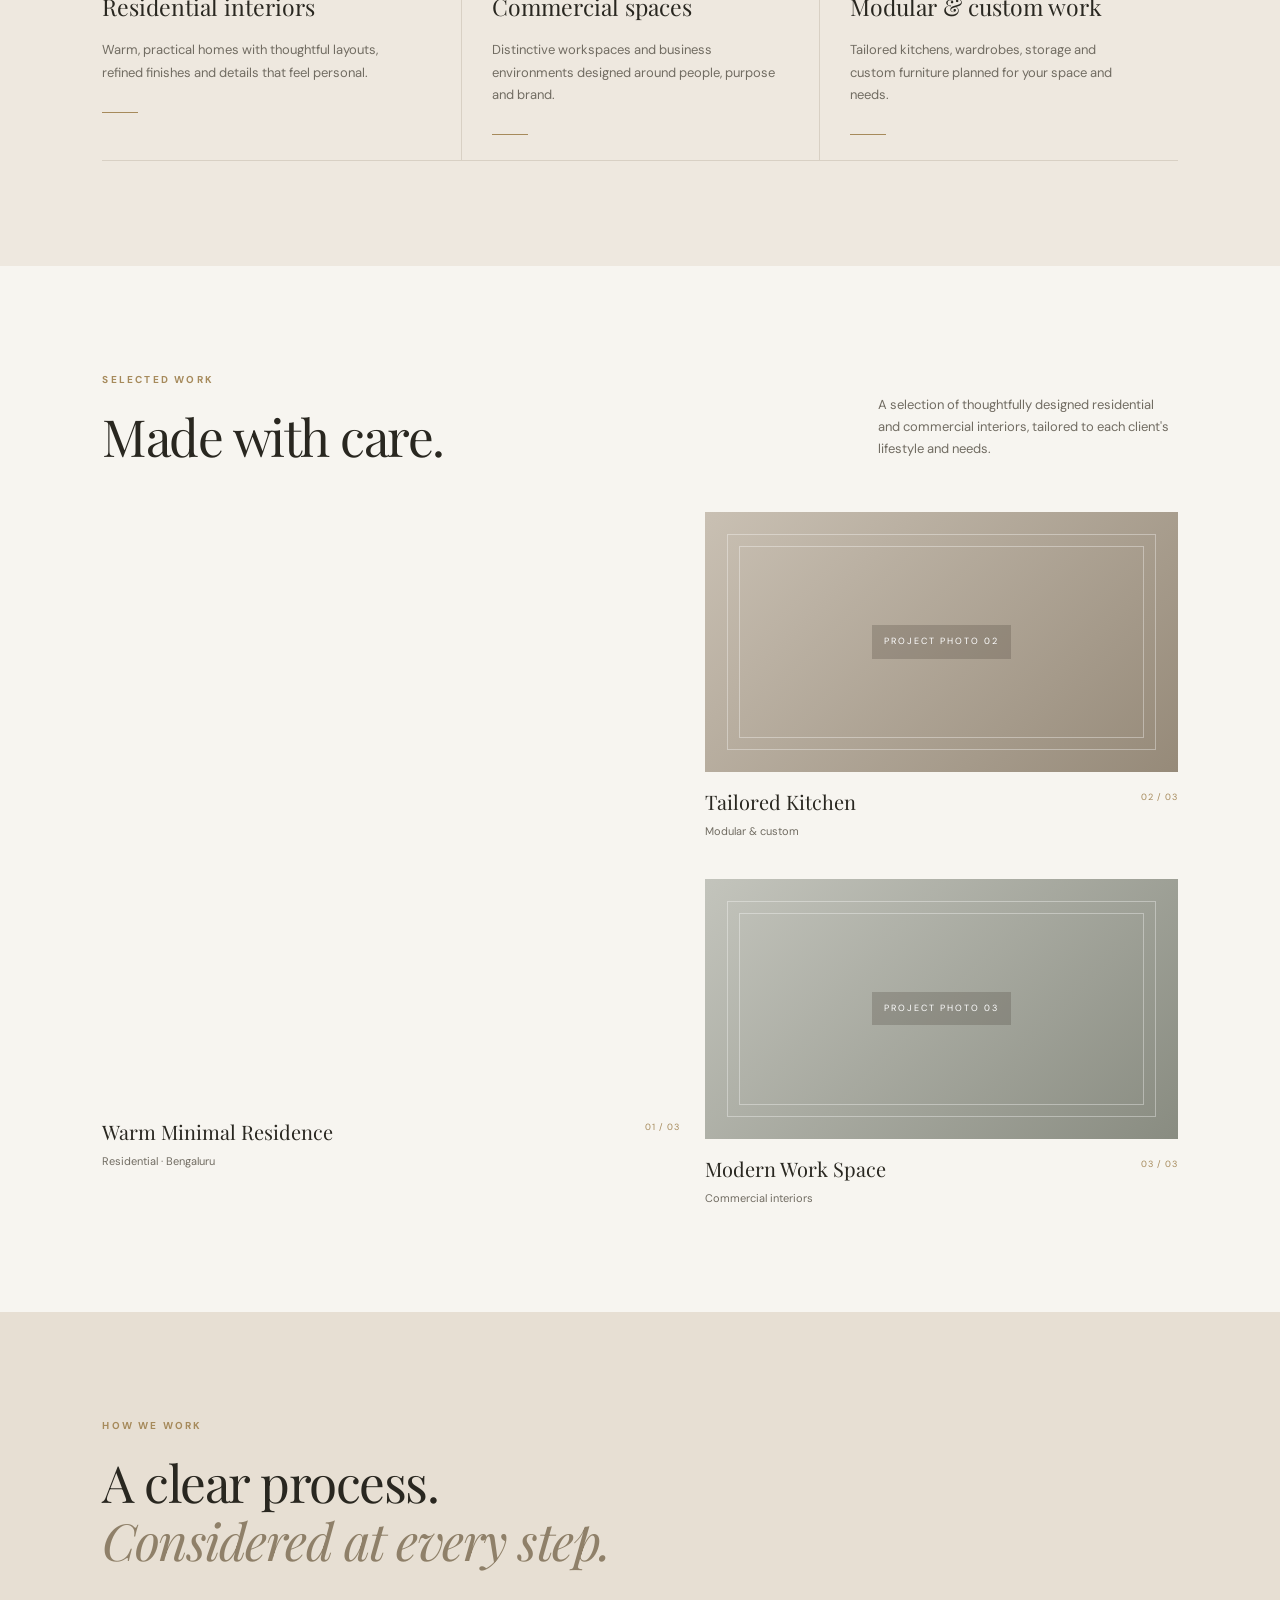
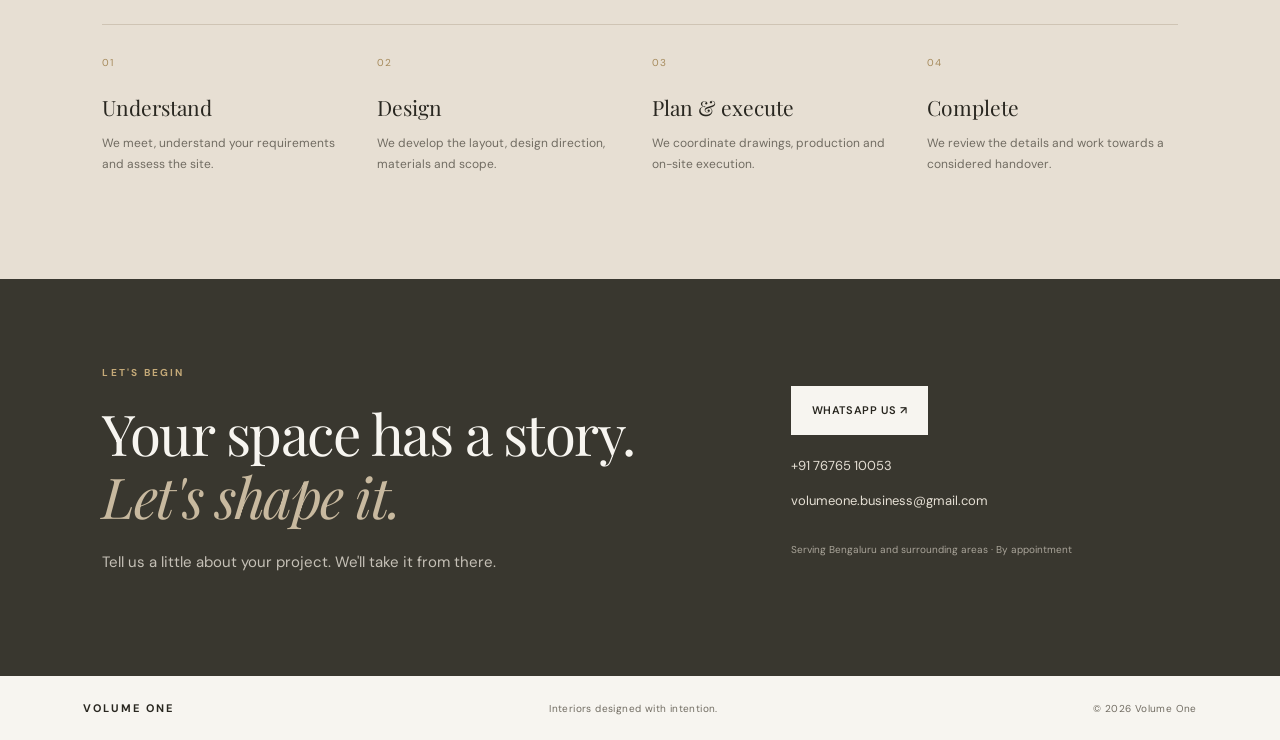
==== commit ea2d0b04: "Update index.html" ====
--- a/index.html
+++ b/index.html
@@ -56,7 +56,7 @@
     <section class="projects section-wrap" id="projects">
       <div class="section-heading"><div><p class="eyebrow">SELECTED WORK</p><h2>Made with care.</h2></div><p>A selection of thoughtfully designed residential and commercial interiors, tailored to each client's lifestyle and needs.</p></div>
       <div class="project-grid">
-        <article class="project project-large"><div class="project-photo image-placeholder"><span>PROJECT PHOTO 01</span></div><div class="project-caption"><div><h3>Warm Minimal Residence</h3><p>Residential · Bengaluru</p></div><span>01 / 03</span></div></article>
+        <article class="project project-large"><div class="project-photo" style="background-image:url('projects/Bedroom%2001.jpeg'); background-size:cover; background-position:center;"></div><div class="project-caption"><div><h3>Warm Minimal Residence</h3><p>Residential · Bengaluru</p></div><span>01 / 03</span></div></article>
         <article class="project"><div class="project-photo image-placeholder"><span>PROJECT PHOTO 02</span></div><div class="project-caption"><div><h3>Tailored Kitchen</h3><p>Modular & custom</p></div><span>02 / 03</span></div></article>
         <article class="project"><div class="project-photo image-placeholder"><span>PROJECT PHOTO 03</span></div><div class="project-caption"><div><h3>Modern Work Space</h3><p>Commercial interiors</p></div><span>03 / 03</span></div></article>
       </div>
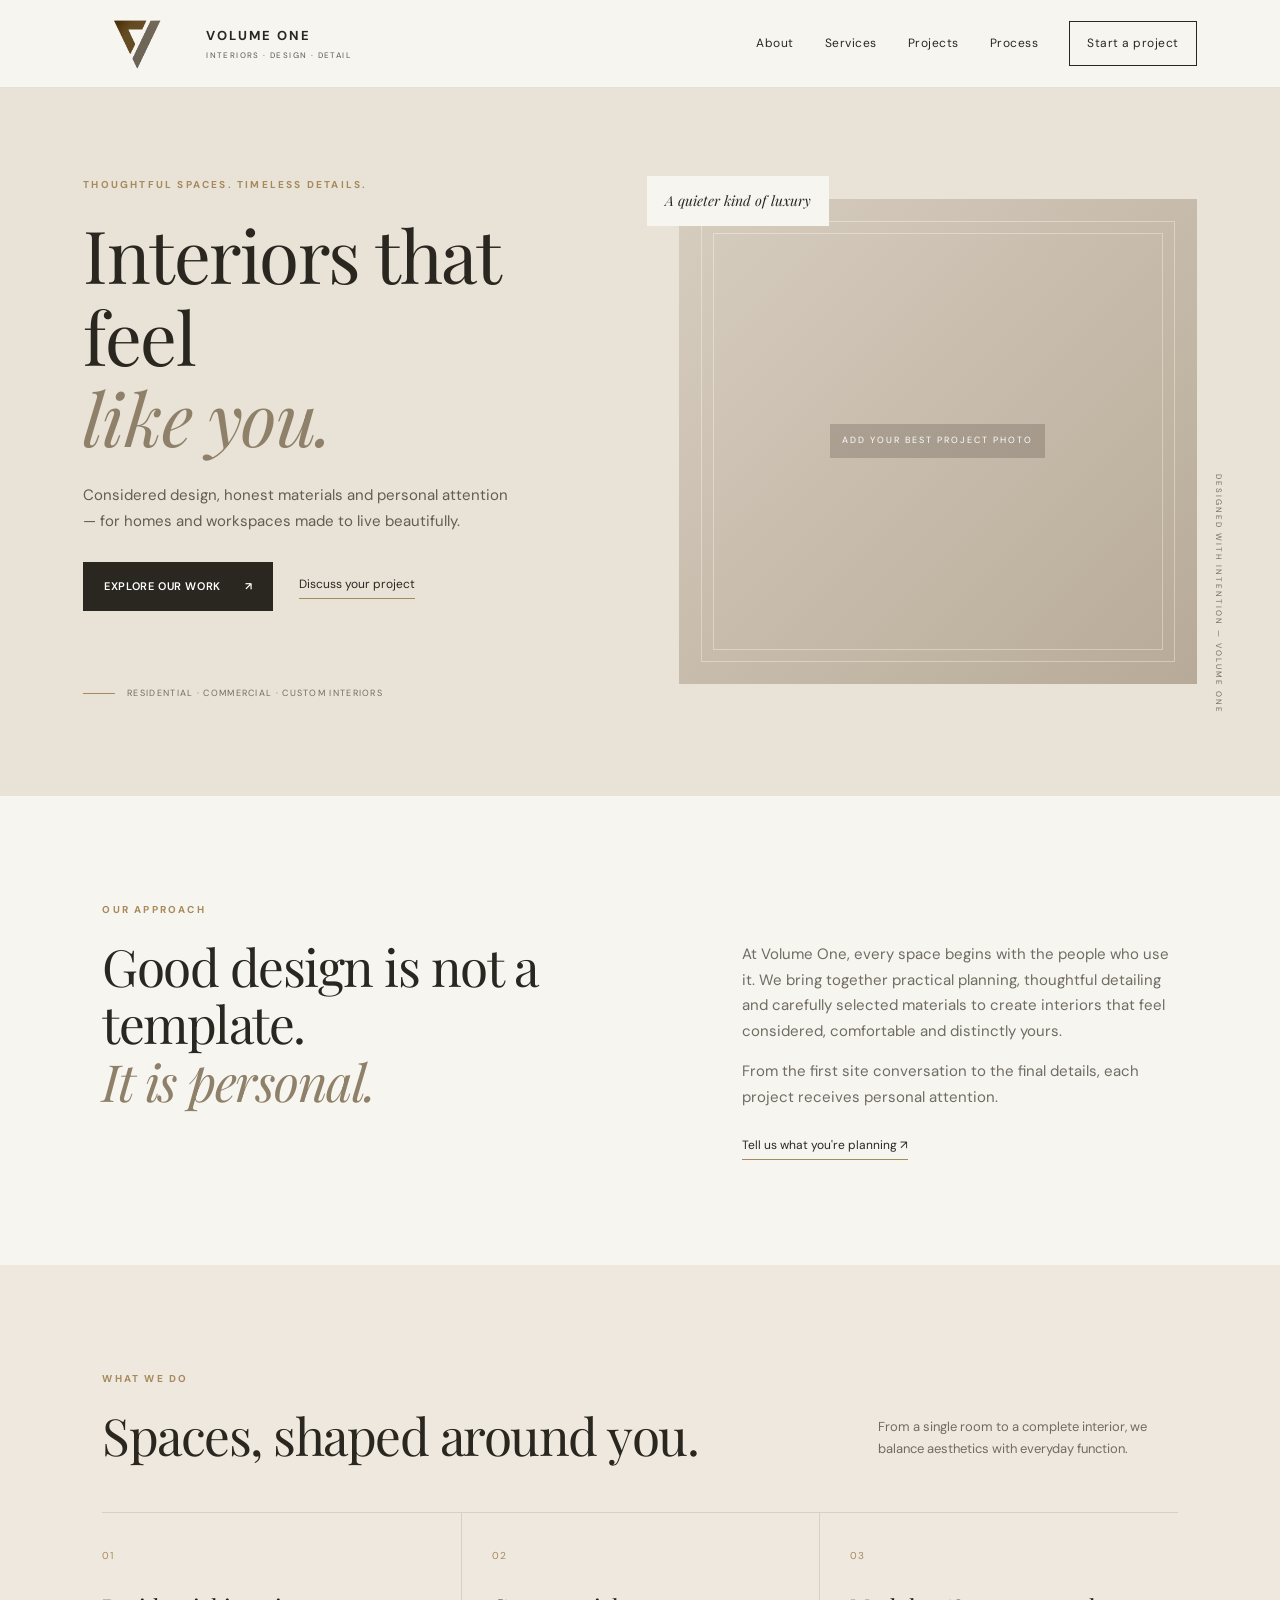
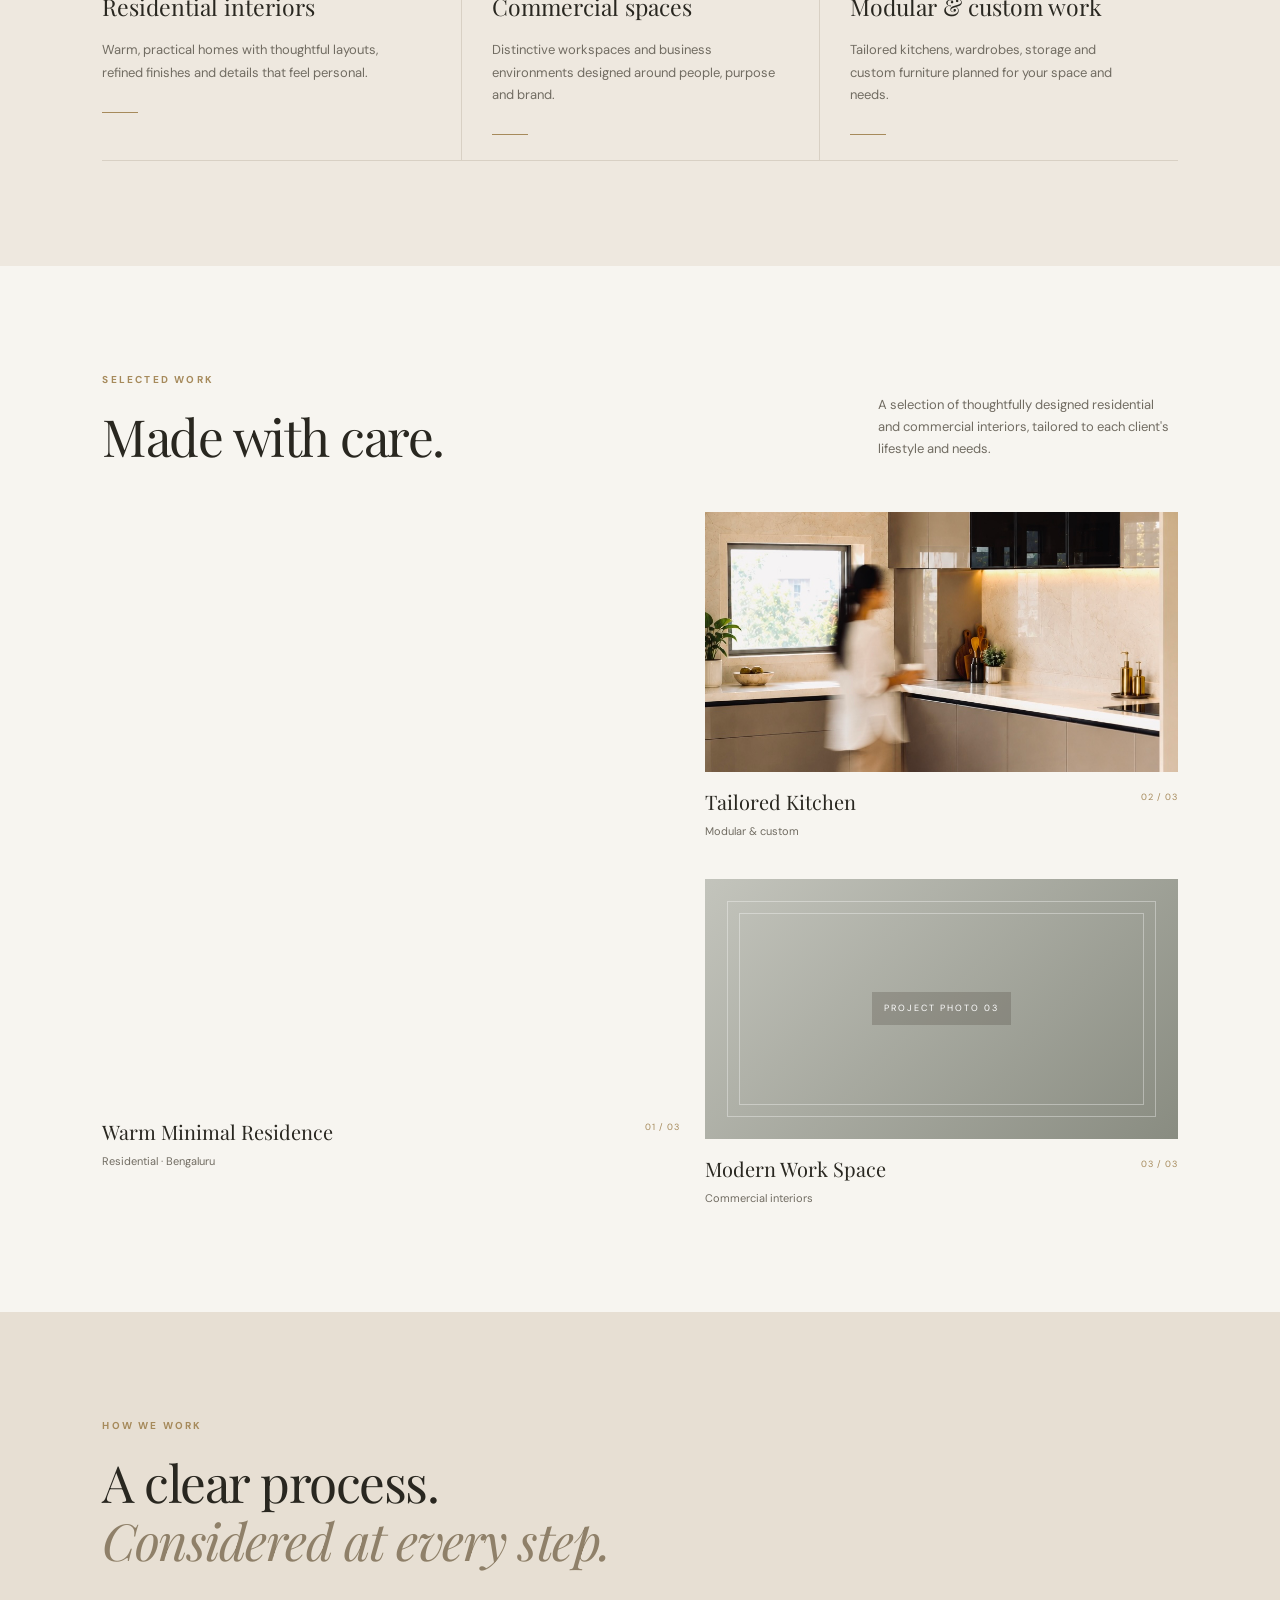
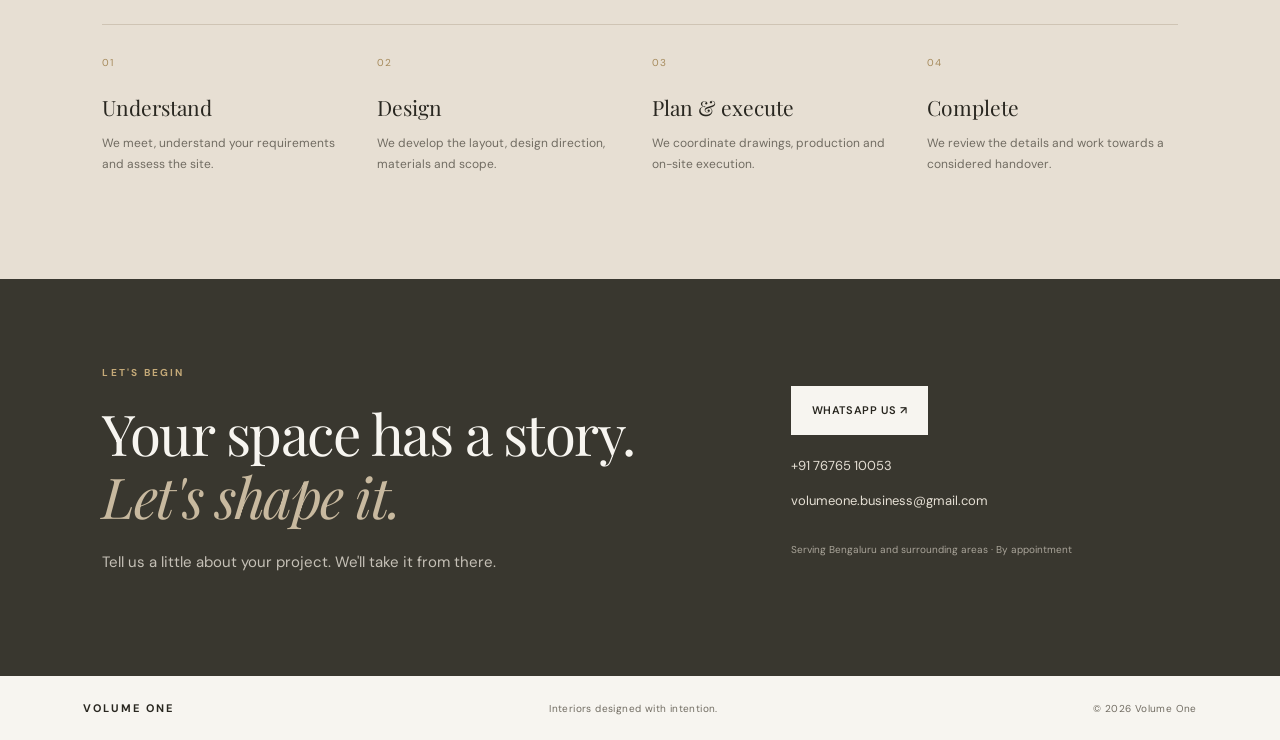
==== commit cb6905aa: "Update index.html" ====
--- a/index.html
+++ b/index.html
@@ -57,7 +57,7 @@
       <div class="section-heading"><div><p class="eyebrow">SELECTED WORK</p><h2>Made with care.</h2></div><p>A selection of thoughtfully designed residential and commercial interiors, tailored to each client's lifestyle and needs.</p></div>
       <div class="project-grid">
         <article class="project project-large"><div class="project-photo" style="background-image:url('projects/Bedroom%2001.jpeg'); background-size:cover; background-position:center;"></div><div class="project-caption"><div><h3>Warm Minimal Residence</h3><p>Residential · Bengaluru</p></div><span>01 / 03</span></div></article>
-        <article class="project"><div class="project-photo image-placeholder"><span>PROJECT PHOTO 02</span></div><div class="project-caption"><div><h3>Tailored Kitchen</h3><p>Modular & custom</p></div><span>02 / 03</span></div></article>
+        <article class="project"><div class="project-photo" style="background-image:url('projects/Kitchen.PNG'); background-size:cover; background-position:center;"></div><div class="project-caption"><div><h3>Tailored Kitchen</h3><p>Modular & custom</p></div><span>02 / 03</span></div></article>
         <article class="project"><div class="project-photo image-placeholder"><span>PROJECT PHOTO 03</span></div><div class="project-caption"><div><h3>Modern Work Space</h3><p>Commercial interiors</p></div><span>03 / 03</span></div></article>
       </div>
     </section>
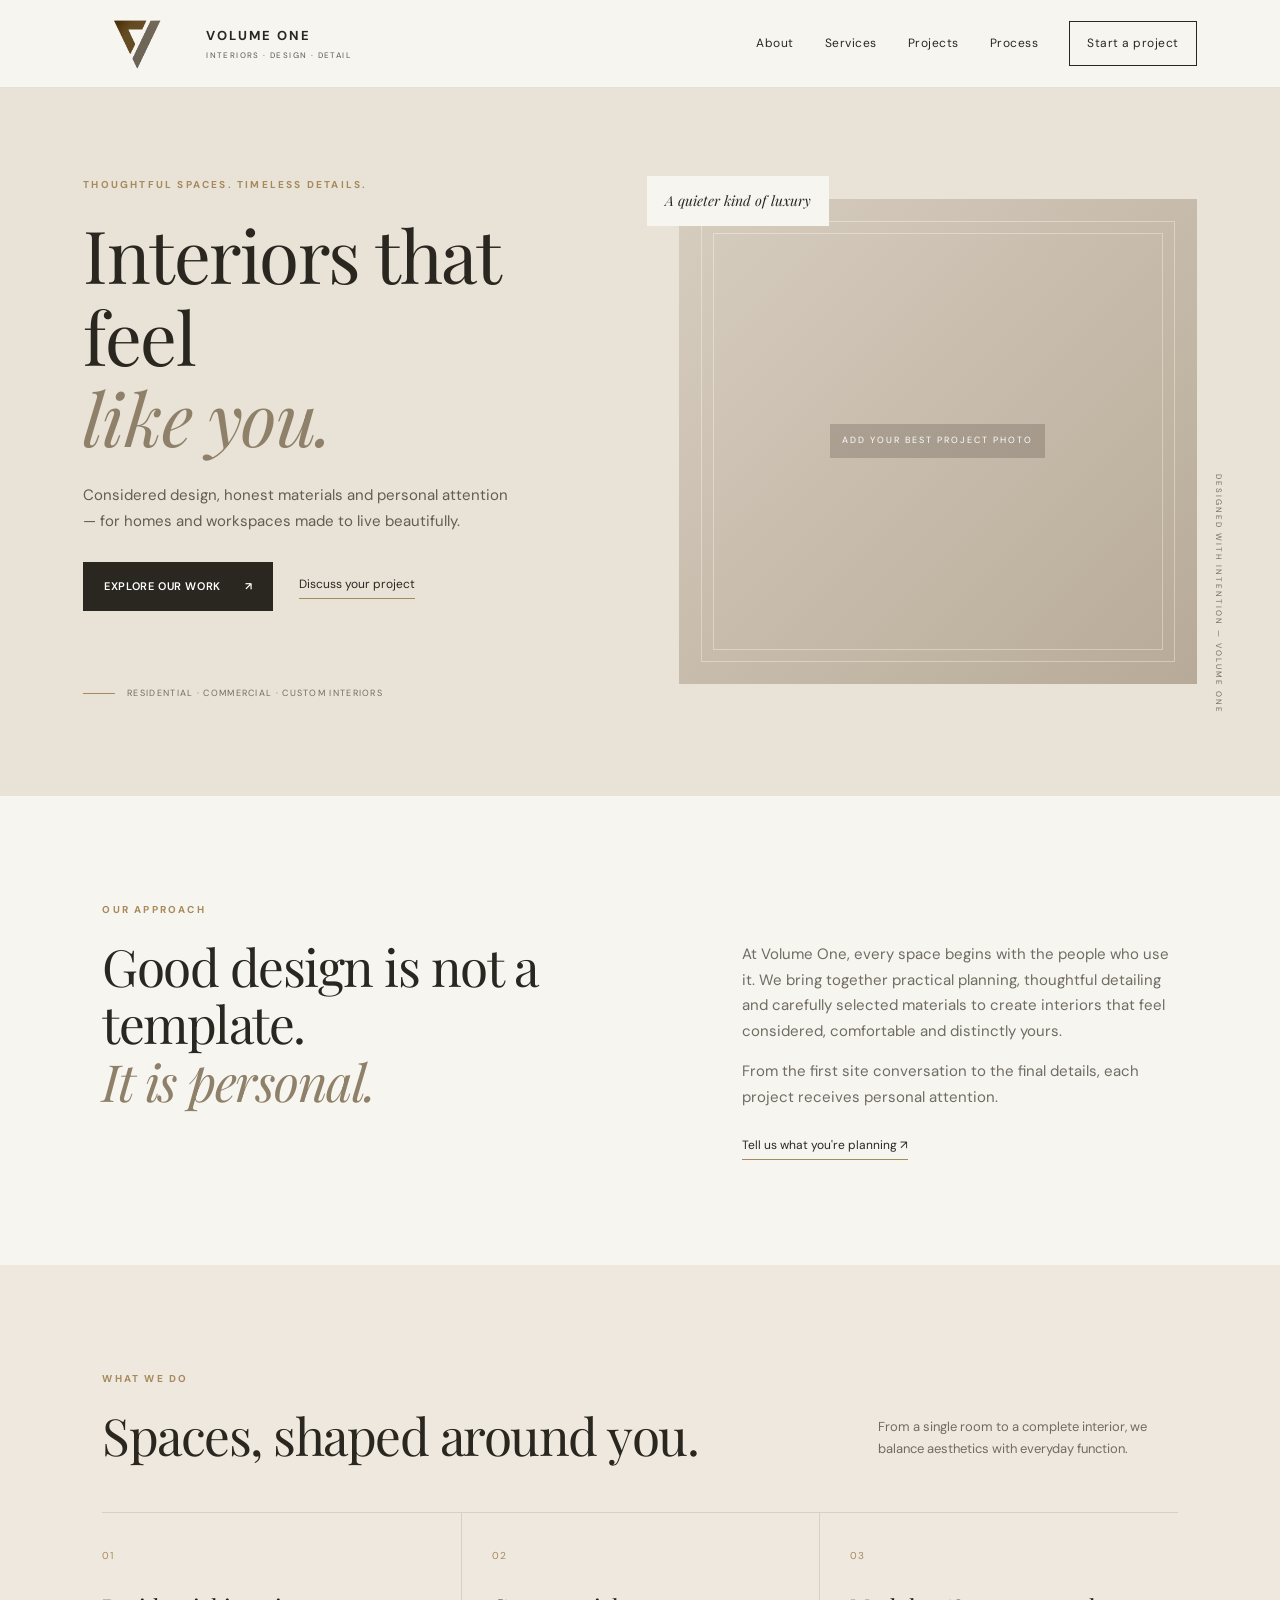
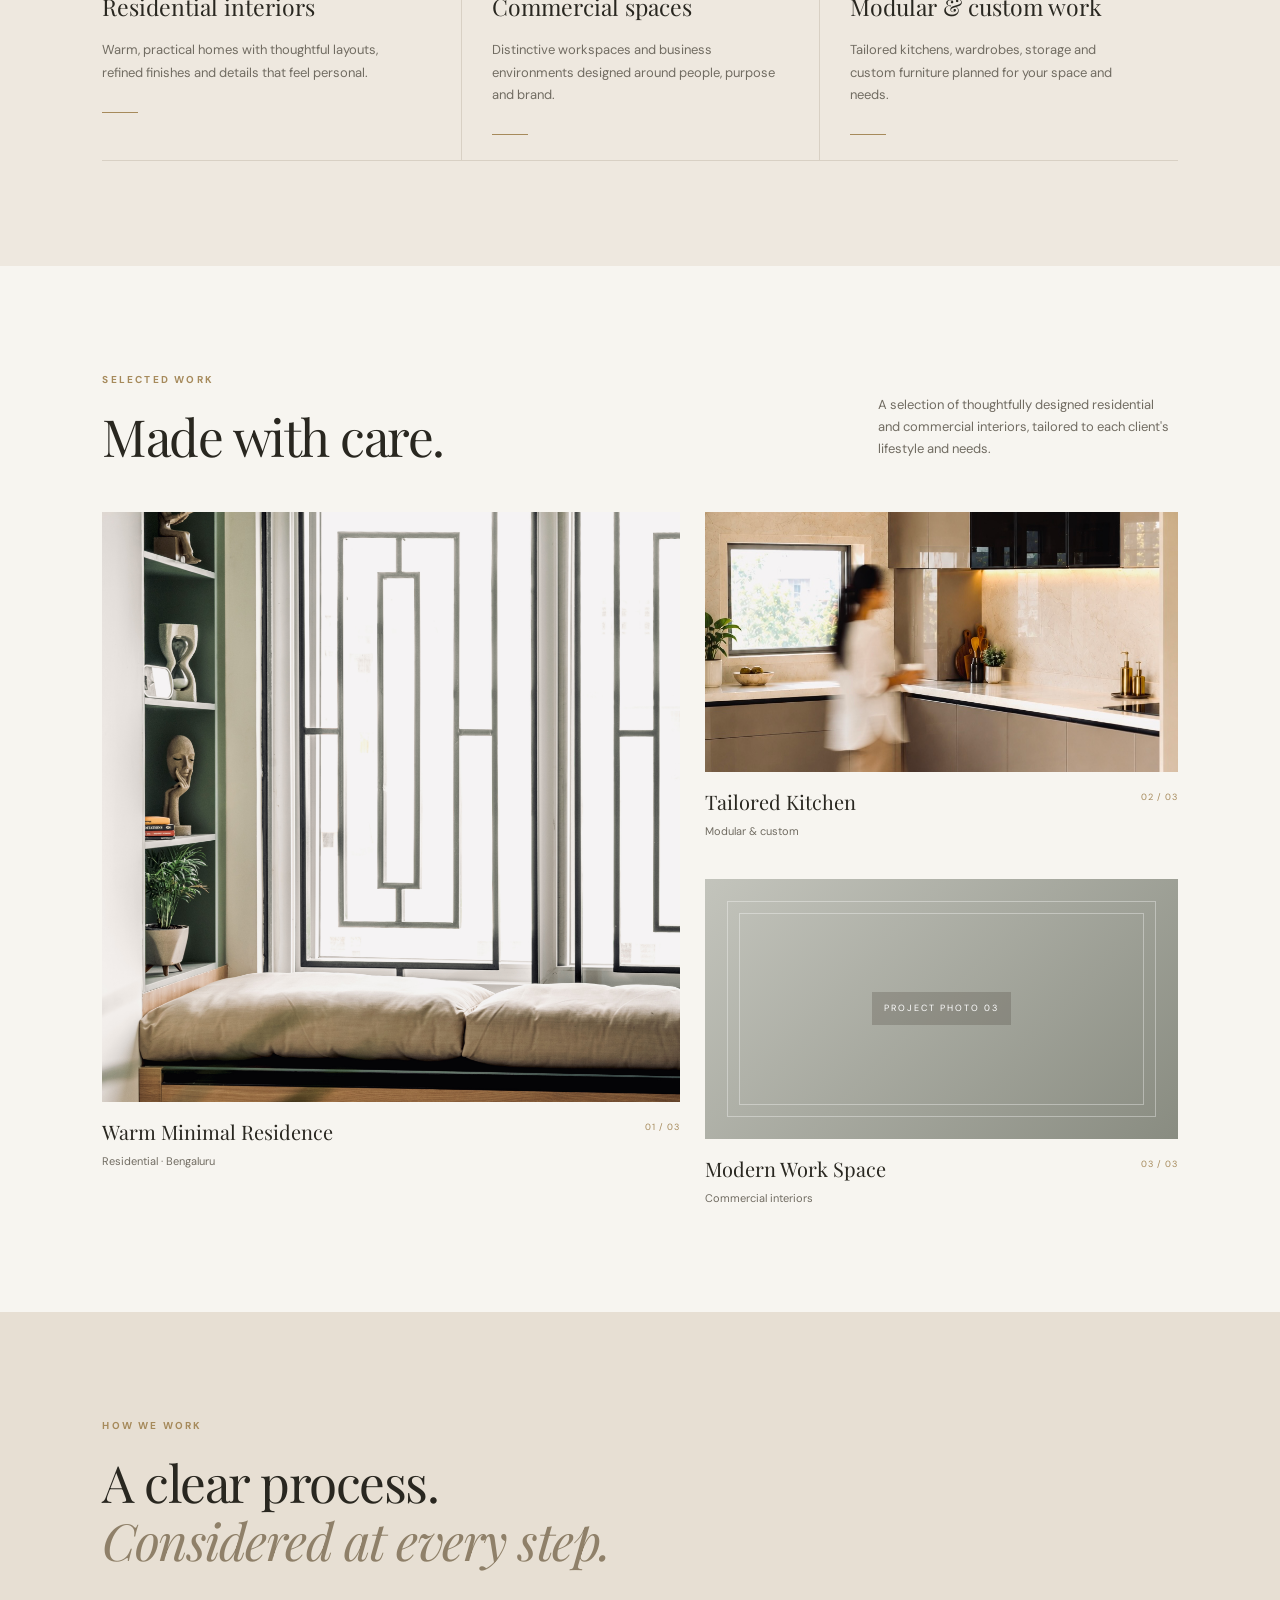
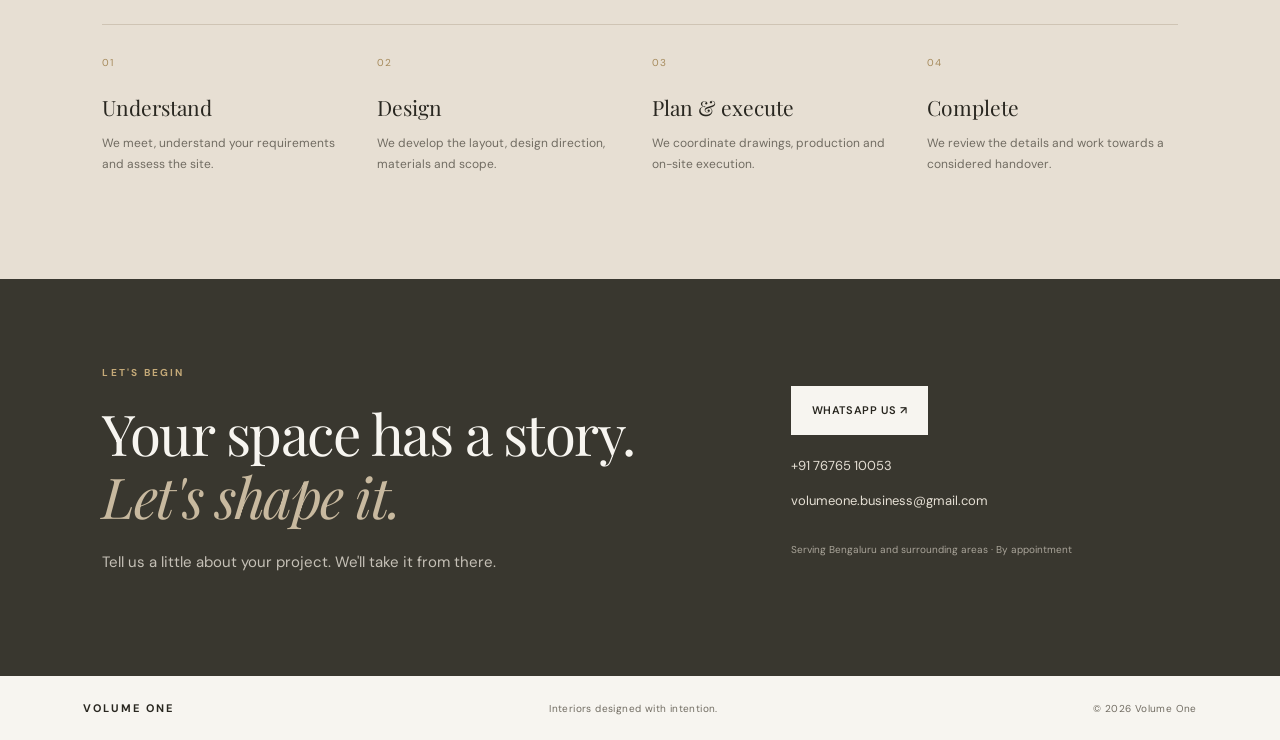
==== commit c2f6c4f2: "Update index.html" ====
--- a/index.html
+++ b/index.html
@@ -56,7 +56,7 @@
     <section class="projects section-wrap" id="projects">
       <div class="section-heading"><div><p class="eyebrow">SELECTED WORK</p><h2>Made with care.</h2></div><p>A selection of thoughtfully designed residential and commercial interiors, tailored to each client's lifestyle and needs.</p></div>
       <div class="project-grid">
-        <article class="project project-large"><div class="project-photo" style="background-image:url('projects/Bedroom%2001.jpeg'); background-size:cover; background-position:center;"></div><div class="project-caption"><div><h3>Warm Minimal Residence</h3><p>Residential · Bengaluru</p></div><span>01 / 03</span></div></article>
+        <article class="project project-large"><div class="project-photo" style="background-image:url('projects/Bedroom%20001.png'); background-size:cover; background-position:center;"></div><div class="project-caption"><div><h3>Warm Minimal Residence</h3><p>Residential · Bengaluru</p></div><span>01 / 03</span></div></article>
         <article class="project"><div class="project-photo" style="background-image:url('projects/Kitchen.PNG'); background-size:cover; background-position:center;"></div><div class="project-caption"><div><h3>Tailored Kitchen</h3><p>Modular & custom</p></div><span>02 / 03</span></div></article>
         <article class="project"><div class="project-photo image-placeholder"><span>PROJECT PHOTO 03</span></div><div class="project-caption"><div><h3>Modern Work Space</h3><p>Commercial interiors</p></div><span>03 / 03</span></div></article>
       </div>
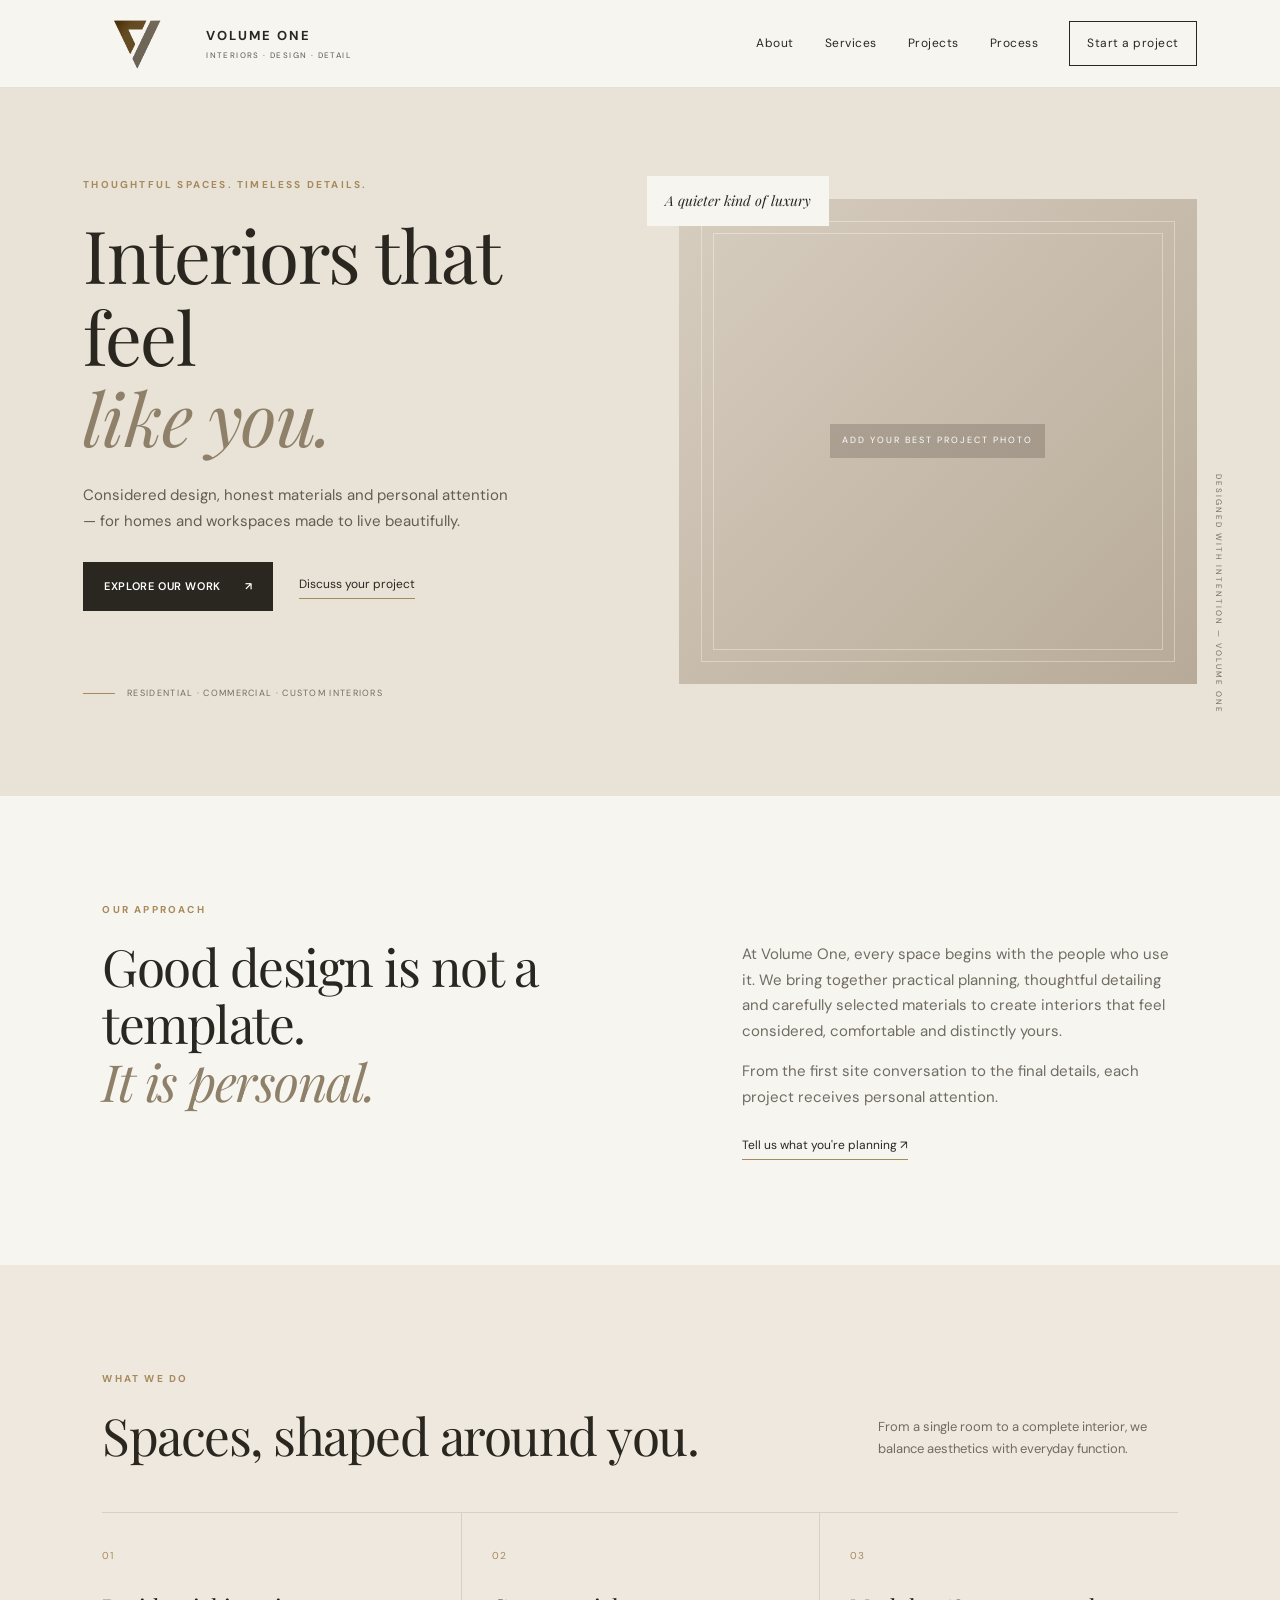
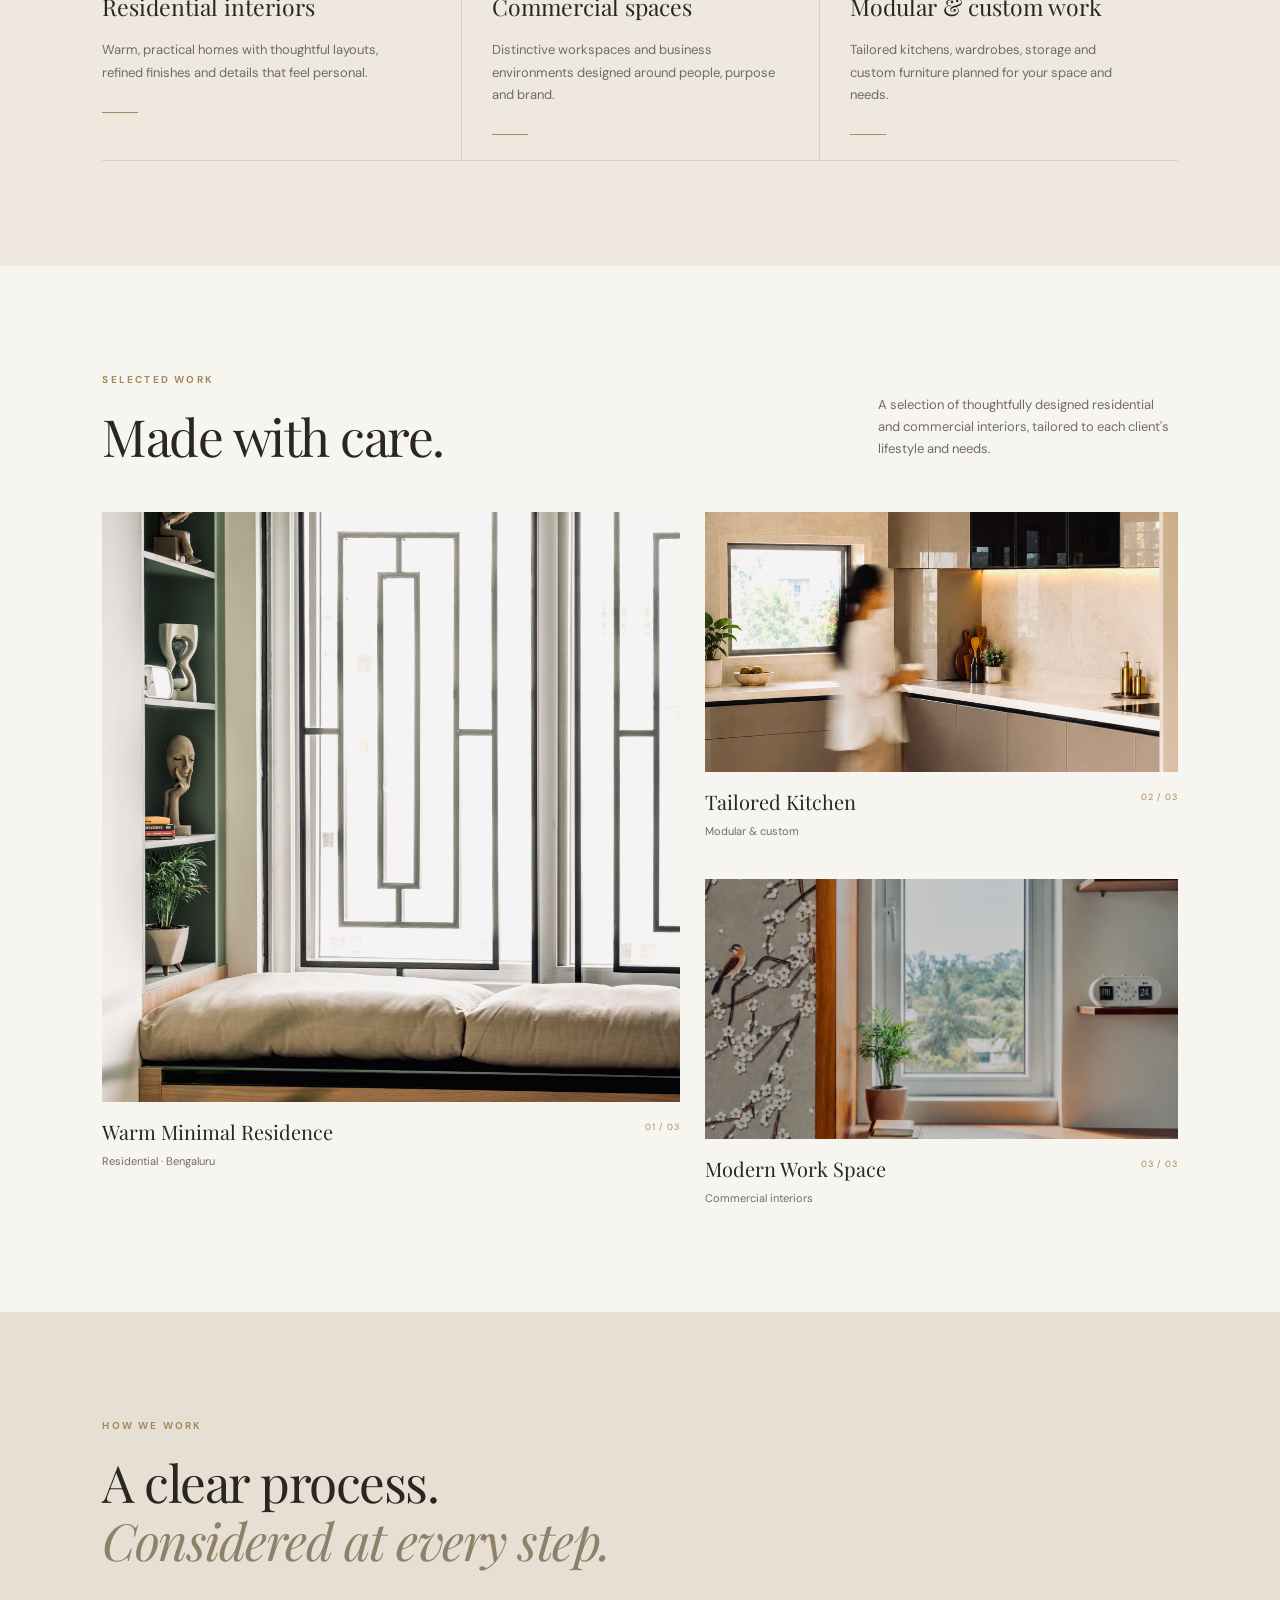
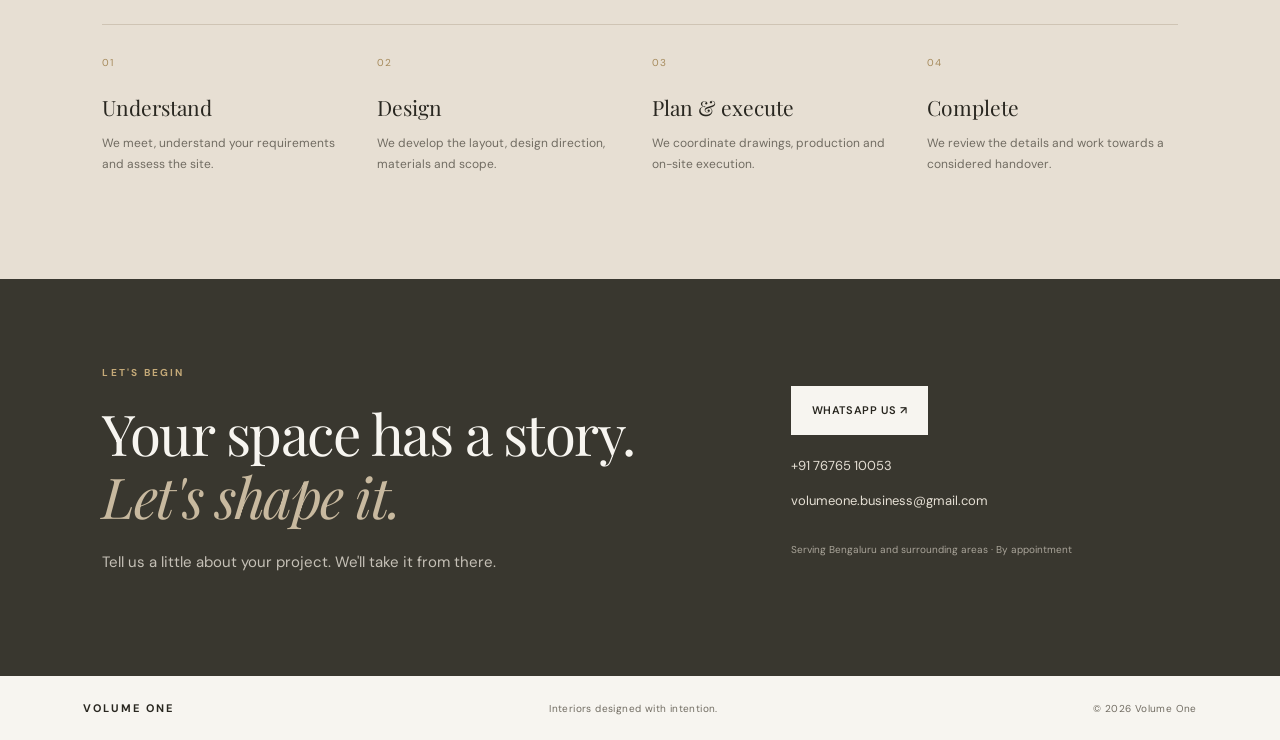
==== commit a20f87be: "Update index.html" ====
--- a/index.html
+++ b/index.html
@@ -58,7 +58,7 @@
       <div class="project-grid">
         <article class="project project-large"><div class="project-photo" style="background-image:url('projects/Bedroom%20001.png'); background-size:cover; background-position:center;"></div><div class="project-caption"><div><h3>Warm Minimal Residence</h3><p>Residential · Bengaluru</p></div><span>01 / 03</span></div></article>
         <article class="project"><div class="project-photo" style="background-image:url('projects/Kitchen.PNG'); background-size:cover; background-position:center;"></div><div class="project-caption"><div><h3>Tailored Kitchen</h3><p>Modular & custom</p></div><span>02 / 03</span></div></article>
-        <article class="project"><div class="project-photo image-placeholder"><span>PROJECT PHOTO 03</span></div><div class="project-caption"><div><h3>Modern Work Space</h3><p>Commercial interiors</p></div><span>03 / 03</span></div></article>
+        <article class="project"><div class="project-photo" style="background-image:url('projects/Master.PNG'); background-size:cover; background-position:center;"></div><div class="project-caption"><div><h3>Modern Work Space</h3><p>Commercial interiors</p></div><span>03 / 03</span></div></article>
       </div>
     </section>
 
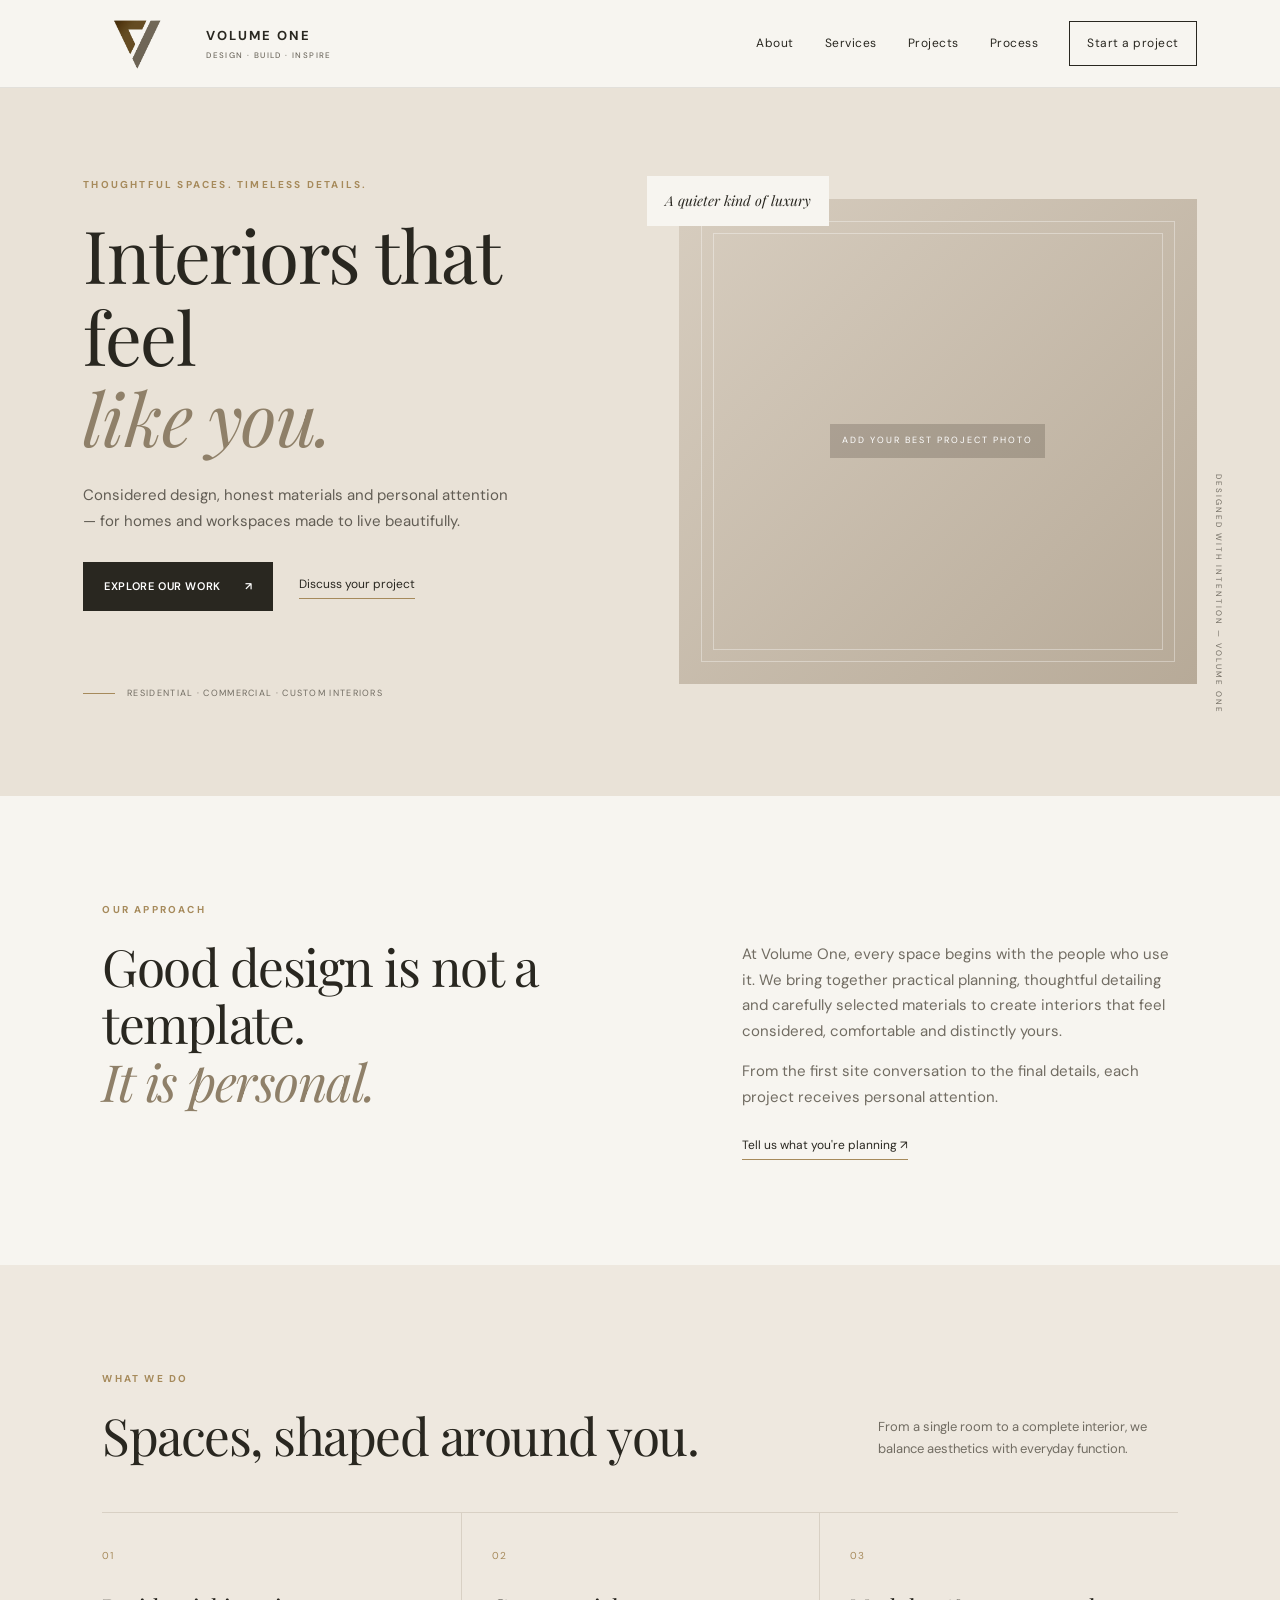
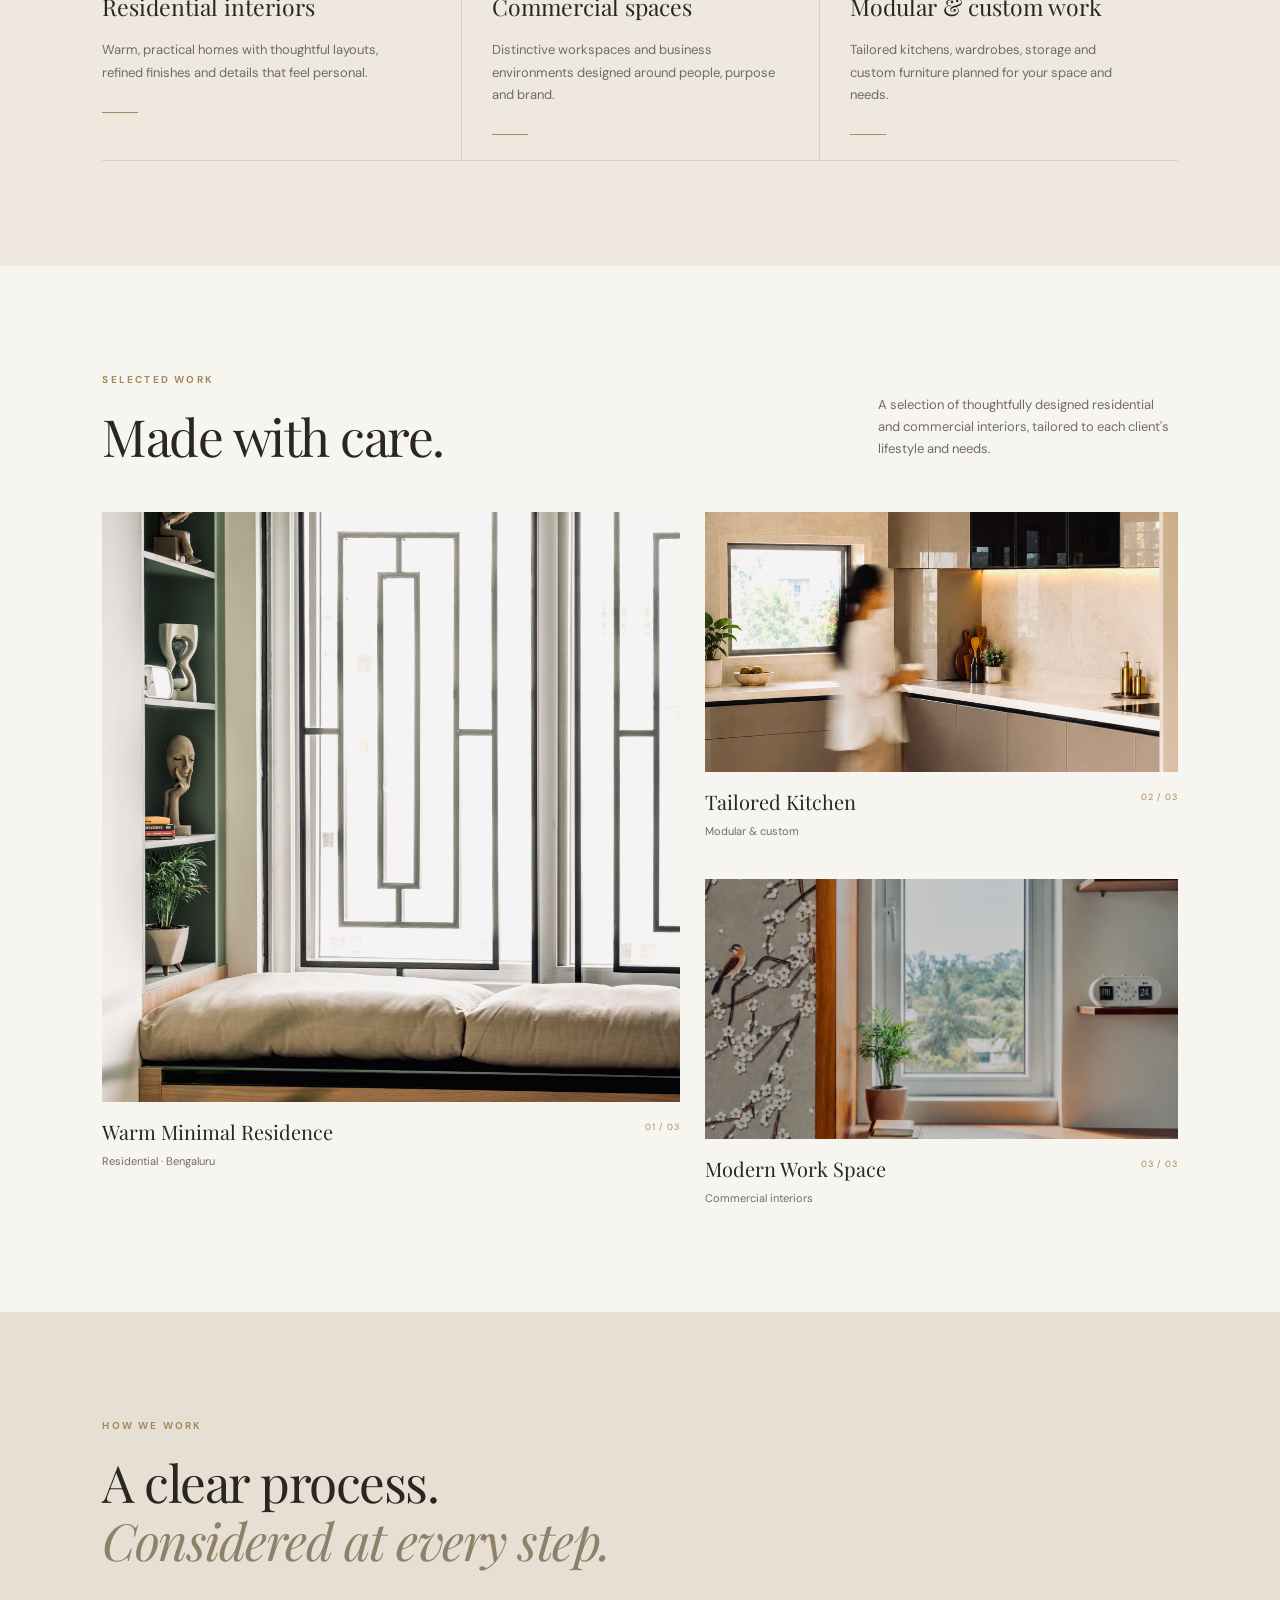
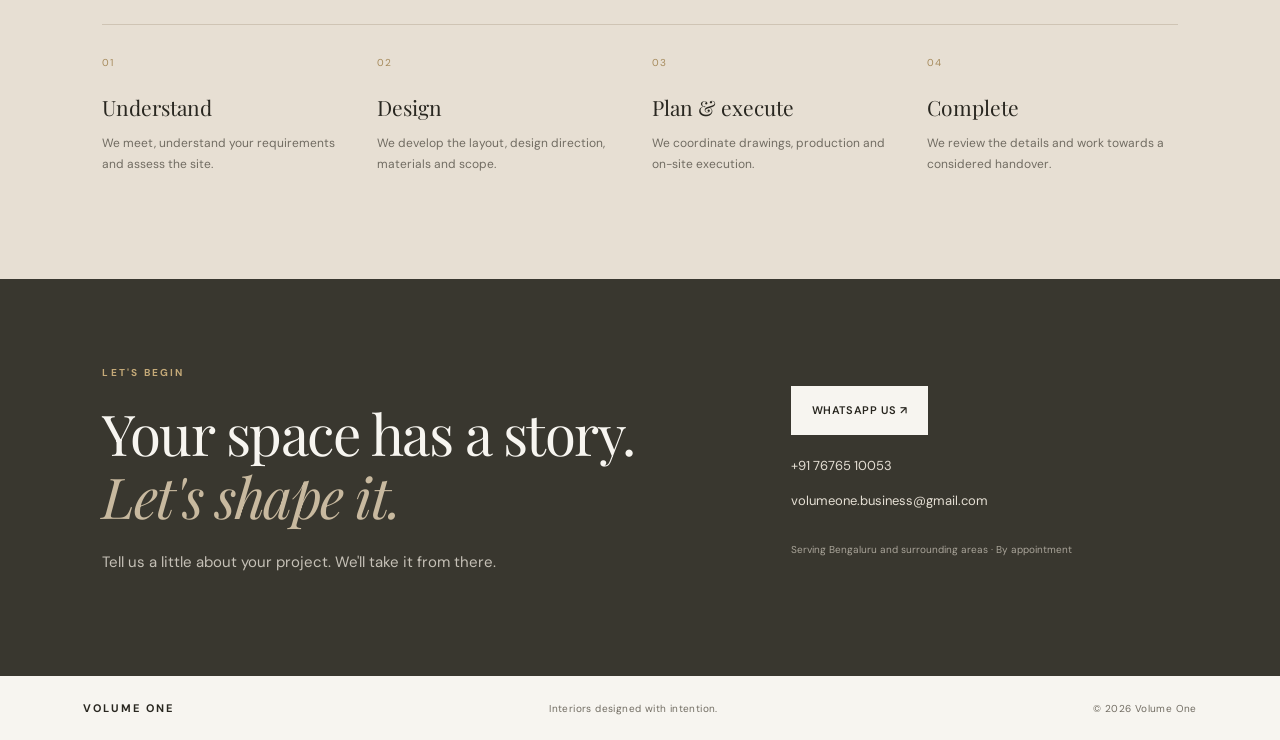
==== commit 1caae09a: "Update index.html" ====
--- a/index.html
+++ b/index.html
@@ -12,7 +12,7 @@
   <header class="site-header">
     <a class="brand" href="#home" aria-label="Volume One home">
       <span class="brand-mark">V<span>O</span></span>
-      <span class="brand-name">VOLUME ONE<small>INTERIORS · DESIGN · DETAIL</small></span>
+      <span class="brand-name">VOLUME ONE<small>DESIGN · BUILD · INSPIRE</small></span>
     </a>
     <button class="menu-toggle" aria-label="Open navigation" aria-expanded="false">☰</button>
     <nav class="nav">
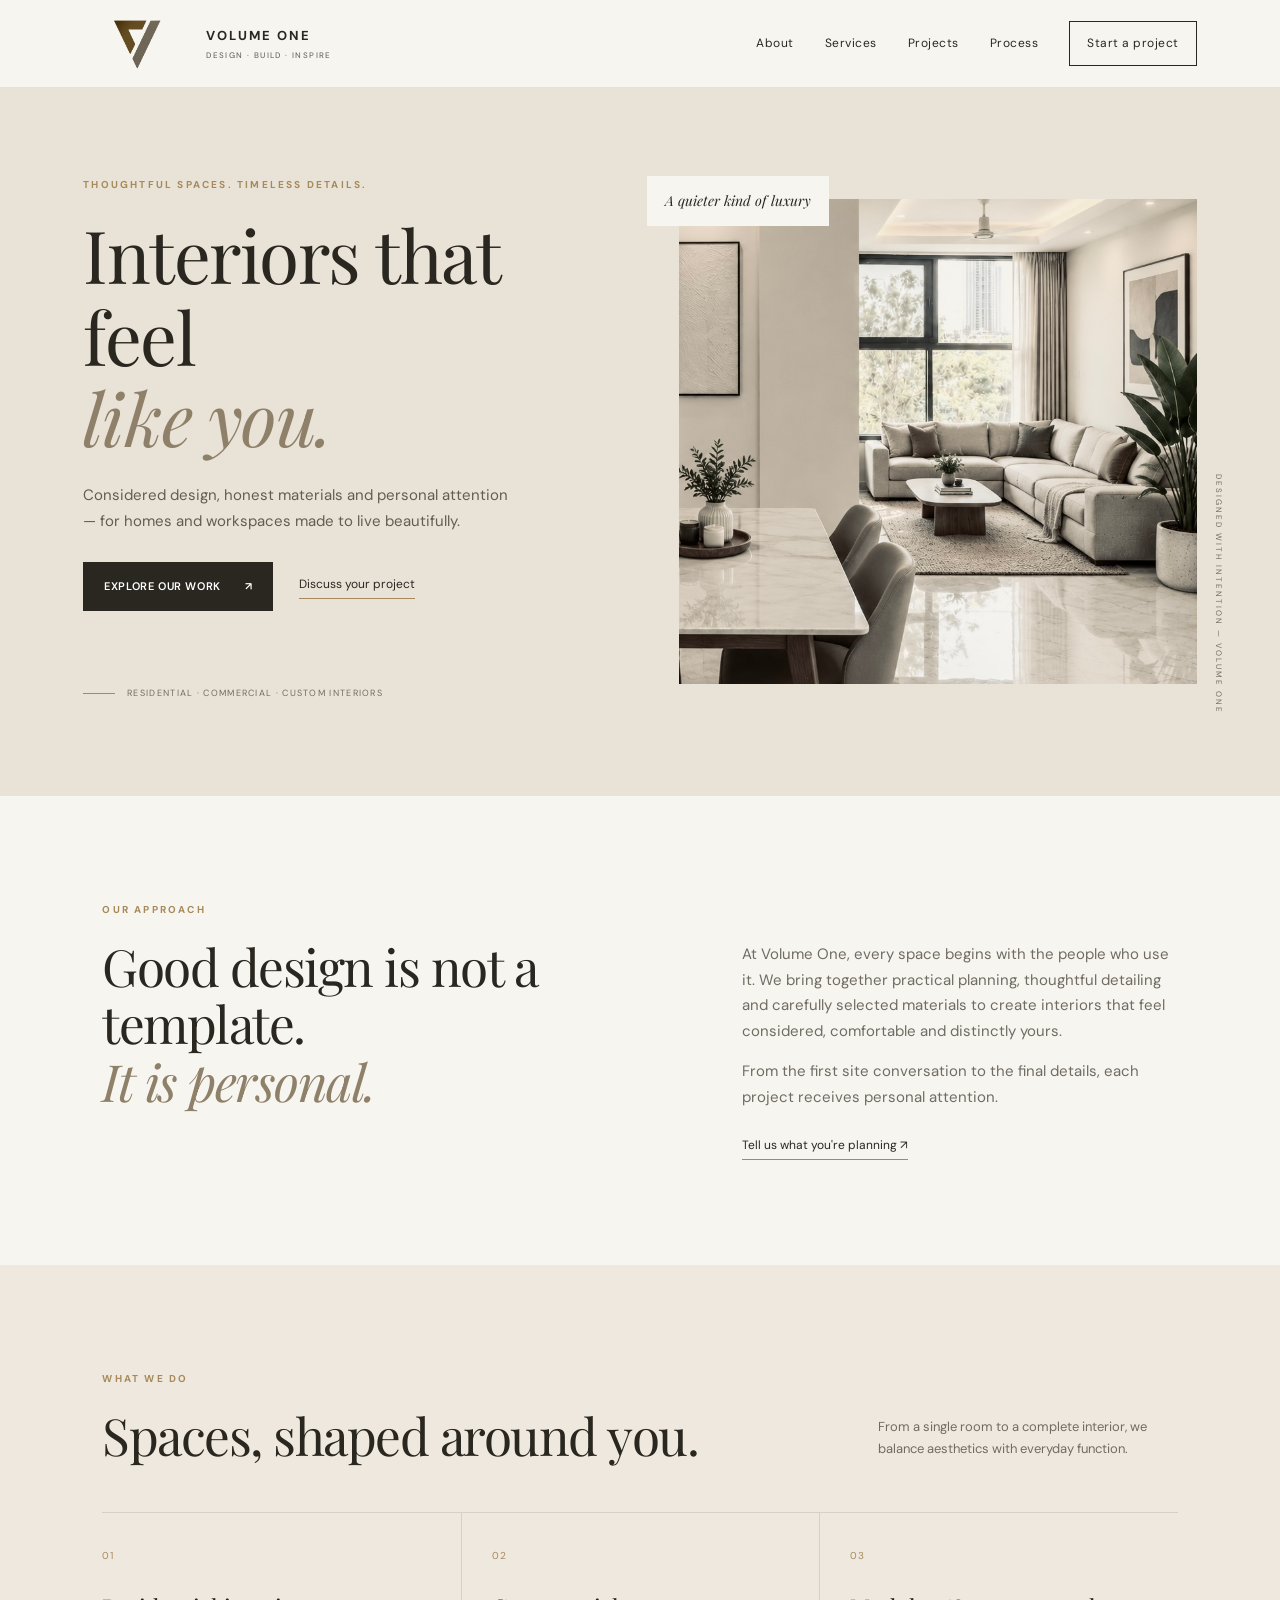
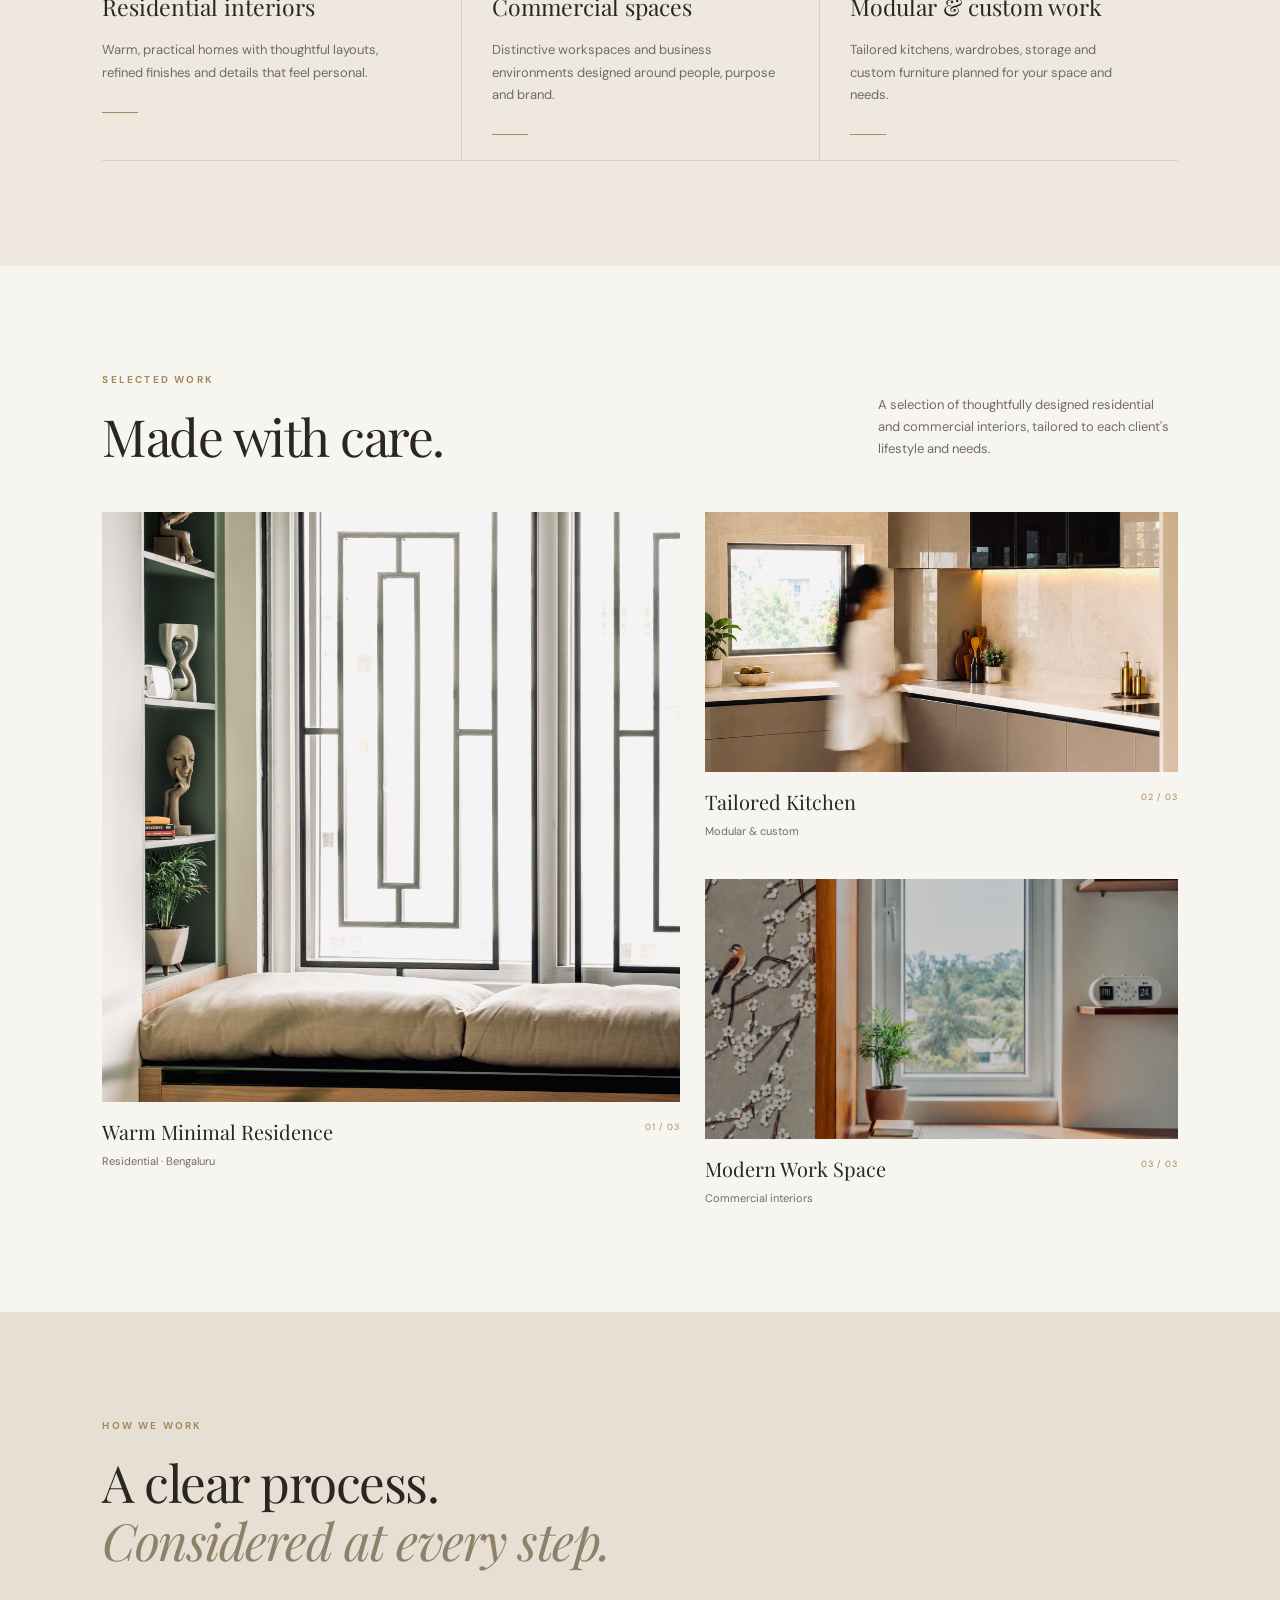
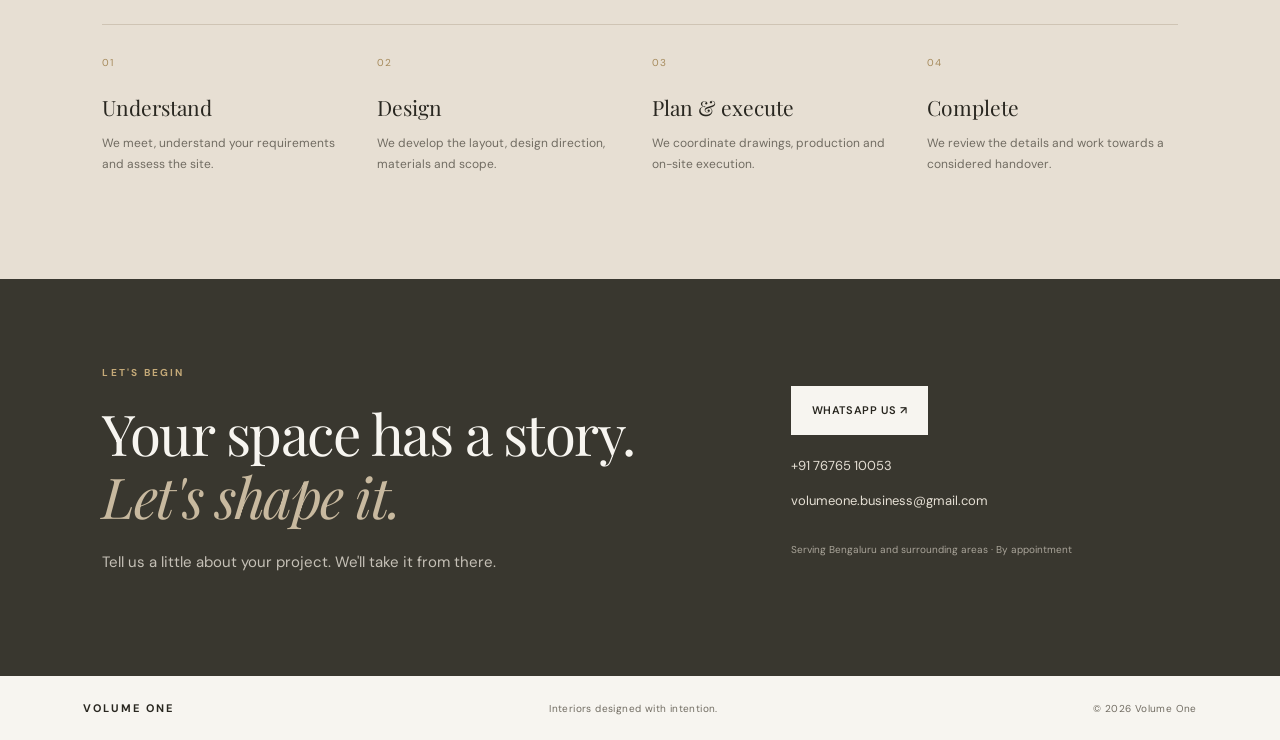
==== commit 55cd92df: "Update index.html" ====
--- a/index.html
+++ b/index.html
@@ -31,7 +31,7 @@
       </div>
       <div class="hero-visual">
         <div class="visual-label">A quieter kind of luxury</div>
-        <div class="hero-image image-placeholder"><span>ADD YOUR BEST PROJECT PHOTO</span></div>
+        <div class="hero-image" style="background-image: url('projects/Living.PNG'); background-size: cover; background-position: center;"></div>
         <div class="vertical-note">DESIGNED WITH INTENTION — VOLUME ONE</div>
       </div>
     </section>
